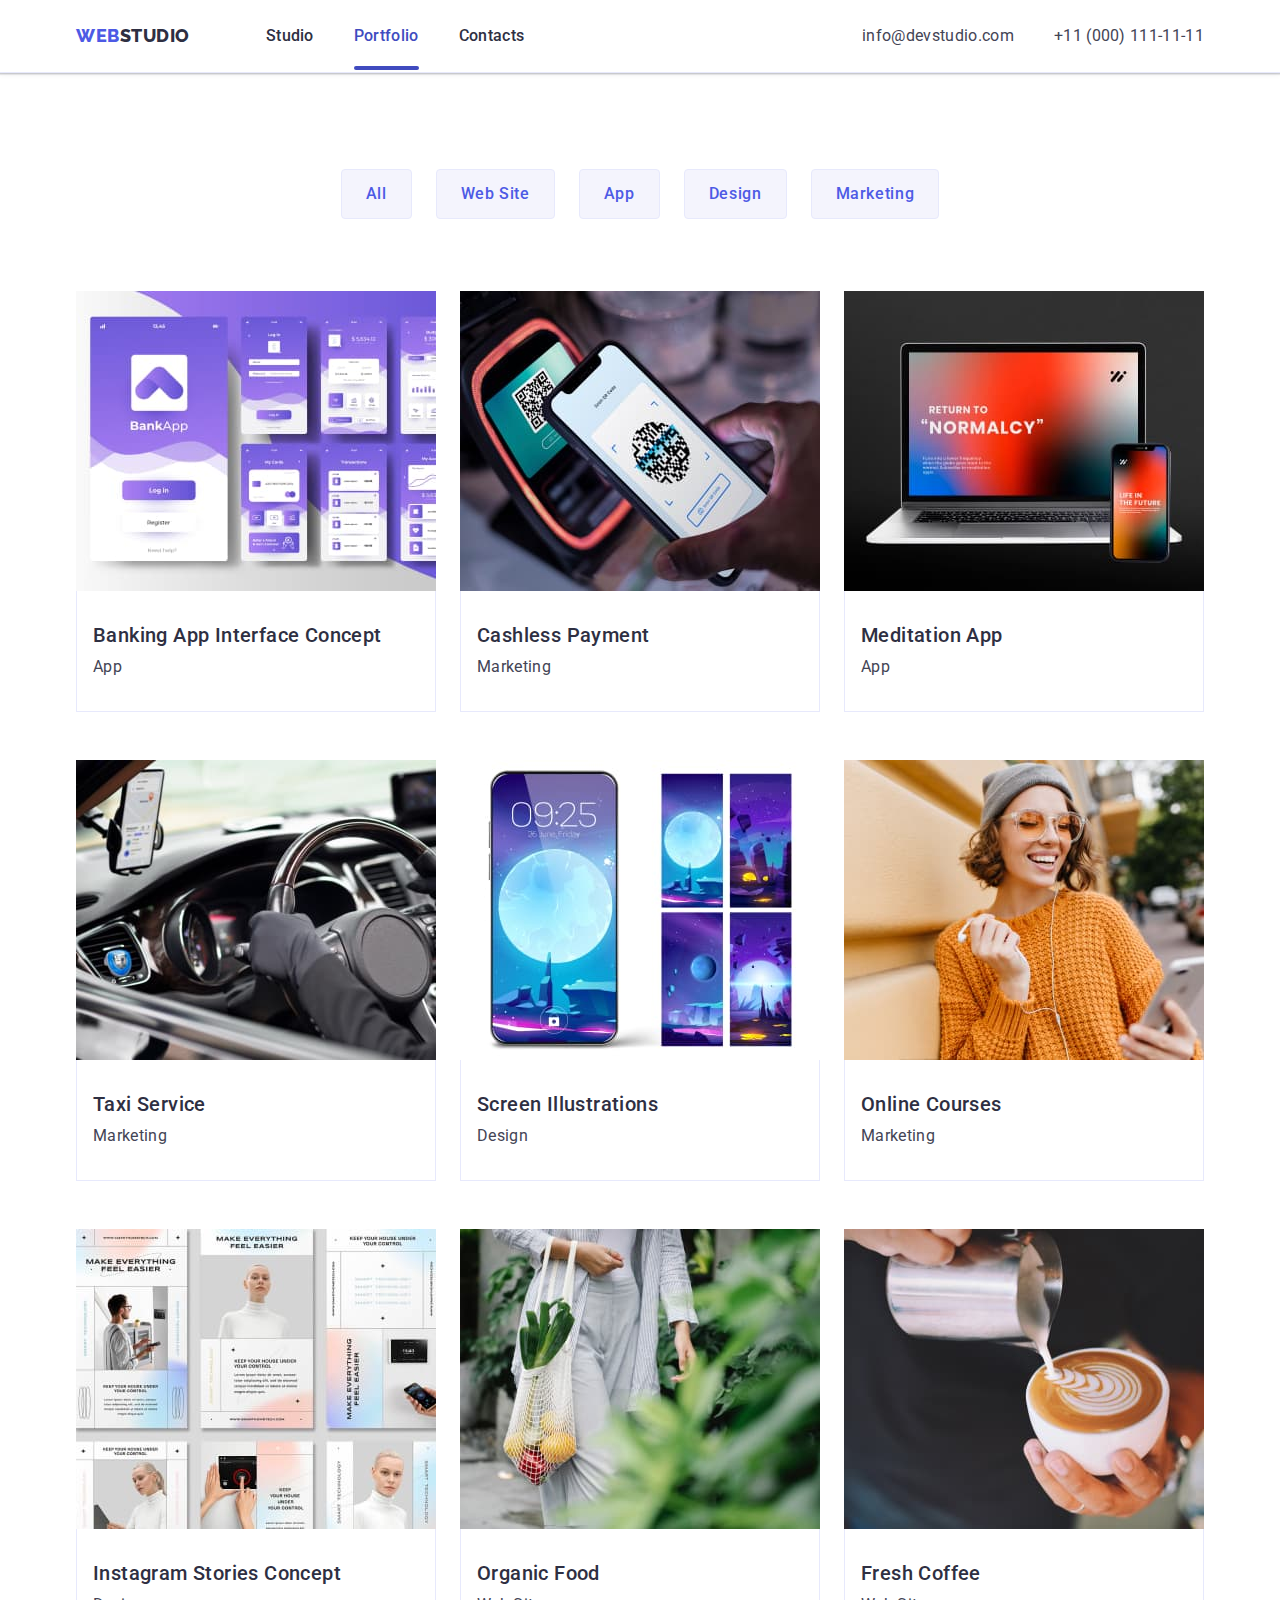
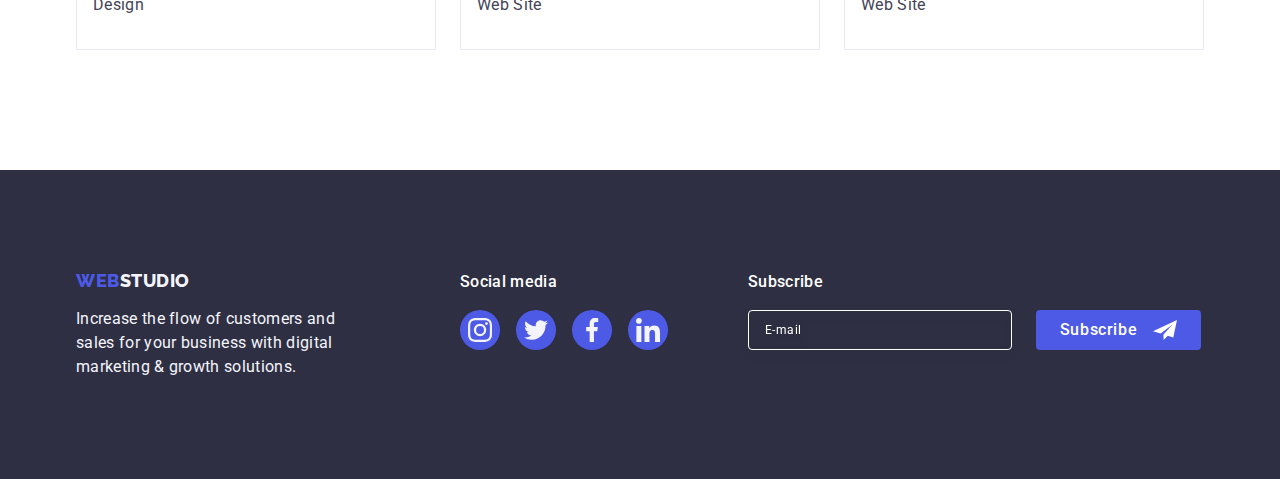
==== portfolio.html @ 3fa75836 "Initial commit" ====
<!DOCTYPE html>
<html lang="en">
  <head>
    <meta charset="UTF-8" />
    <meta http-equiv="X-UA-Compatible" content="IE=edge" />
    <meta name="viewport" content="width=device-width, initial-scale=1.0" />
    <title>Portfolio</title>
    <link rel="preconnect" href="https://fonts.googleapis.com" />
    <link rel="preconnect" href="https://fonts.gstatic.com" crossorigin />
    <link
      href="https://fonts.googleapis.com/css2?family=Raleway:wght@800&family=Roboto:wght@400;500;700;900&display=swap"
      rel="stylesheet"
    />
    <link
      rel="stylesheet"
      href="https://cdn.jsdelivr.net/npm/modern-normalize@2.0.0/modern-normalize.min.css"
    />
    <link rel="stylesheet" href="./css/styles.css" />
  </head>
  <body>
    <!-- HEADER -->
    <header class="header">
      <div class="header-container container">
        <nav class="header-menu">
          <a class="header-logo logo link" href="./index.html"
            >web<span class="logo-dark">Studio</span></a
          >
          <ul class="menu-list list">
            <li class="menu-item">
              <a class="menu-link link" href="./index.html">Studio</a>
            </li>
            <li class="menu-item">
              <a class="menu-link underline link" href="./portfolio.html"
                >Portfolio</a
              >
            </li>
            <li class="menu-item">
              <a class="menu-link link" href="">Contacts</a>
            </li>
          </ul>
        </nav>

        <address class="contacts-menu">
          <ul class="contacts-list list">
            <li class="contacts-item">
              <a class="contacts-link link" href="mailto:info@devstudio.com"
                >info@devstudio.com</a
              >
            </li>
            <li class="contacts-item">
              <a class="contacts-link link" href="tel:+110001111111"
                >+11 (000) 111-11-11</a
              >
            </li>
          </ul>
        </address>
      </div>
    </header>
    <!-- MAIN -->
    <main class="main-container">
      <!-- ======= GALLERY -->
      <section class="portfolio">
        <div class="container">
          <h1 class="portfolio-title visually-hidden">Portfolio WebStudio</h1>
          <!-- filter MENU -->

          <ul class="filter-list list">
            <li class="filter-item">
              <button class="filter-btn" type="button">All</button>
            </li>
            <li class="filter-item">
              <button class="filter-btn" type="button">Web Site</button>
            </li>
            <li class="filter-item">
              <button class="filter-btn" type="button">App</button>
            </li>
            <li class="filter-item">
              <button class="filter-btn" type="button">Design</button>
            </li>
            <li class="filter-item">
              <button class="filter-btn" type="button">Marketing</button>
            </li>
          </ul>

          <ul class="gallery-list list">
            <li class="gallery-item">
              <a class="gallery-link link" href="">
                <div class="gallery-overlay">
                  <img
                    class="gallery-image"
                    src="./images/portfolio-gallery/img1.jpg"
                    alt="Banking App Interfaces"
                    width="360"
                    height="300"
                  />
                  <p class="gallery-overlay-text text text-light">
                    14 Stylish and User-Friendly App Design Concepts · Task
                    Manager App · Calorie Tracker App · Exotic Fruit Ecommerce
                    App · Cloud Storage App
                  </p>
                </div>
                <div class="gallery-card">
                  <h2 class="gallery-project-title title-second">
                    Banking App Interface Concept
                  </h2>
                  <p class="gallery-project-text text">App</p>
                </div>
              </a>
            </li>
            <li class="gallery-item">
              <a class="gallery-link link" href="">
                <div class="gallery-overlay">
                  <img
                    class="gallery-image"
                    src="./images/portfolio-gallery/img2.jpg"
                    alt="Banking App Interfaces"
                    width="360"
                    height="300"
                  />
                  <p class="gallery-overlay-text text text-light">
                    14 Stylish and User-Friendly App Design Concepts · Task
                    Manager App · Calorie Tracker App · Exotic Fruit Ecommerce
                    App · Cloud Storage App
                  </p>
                </div>
                <div class="gallery-card">
                  <h2 class="gallery-project-title title-second">
                    Cashless Payment
                  </h2>
                  <p class="gallery-project-text text">Marketing</p>
                </div></a
              >
            </li>
            <li class="gallery-item">
              <a class="gallery-link link" href="">
                <div class="gallery-overlay">
                  <img
                    class="gallery-image"
                    src="./images/portfolio-gallery/img3.jpg"
                    alt="Banking App Interfaces"
                    width="360"
                    height="300"
                  />
                  <p class="gallery-overlay-text text text-light">
                    14 Stylish and User-Friendly App Design Concepts · Task
                    Manager App · Calorie Tracker App · Exotic Fruit Ecommerce
                    App · Cloud Storage App
                  </p>
                </div>
                <div class="gallery-card">
                  <h2 class="gallery-project-title title-second">
                    Meditation App
                  </h2>
                  <p class="gallery-project-text text">App</p>
                </div></a
              >
            </li>
            <li class="gallery-item">
              <a class="gallery-link link" href="">
                <div class="gallery-overlay">
                  <img
                    class="gallery-image"
                    src="./images/portfolio-gallery/img4.jpg"
                    alt="Banking App Interfaces"
                    width="360"
                    height="300"
                  />
                  <p class="gallery-overlay-text text text-light">
                    14 Stylish and User-Friendly App Design Concepts · Task
                    Manager App · Calorie Tracker App · Exotic Fruit Ecommerce
                    App · Cloud Storage App
                  </p>
                </div>
                <div class="gallery-card">
                  <h2 class="gallery-project-title title-second">
                    Taxi Service
                  </h2>
                  <p class="gallery-project-text text">Marketing</p>
                </div></a
              >
            </li>
            <li class="gallery-item">
              <a class="gallery-link link" href="">
                <div class="gallery-overlay">
                  <img
                    class="gallery-image"
                    src="./images/portfolio-gallery/img5.jpg"
                    alt="Banking App Interfaces"
                    width="360"
                    height="300"
                  />
                  <p class="gallery-overlay-text text text-light">
                    14 Stylish and User-Friendly App Design Concepts · Task
                    Manager App · Calorie Tracker App · Exotic Fruit Ecommerce
                    App · Cloud Storage App
                  </p>
                </div>
                <div class="gallery-card">
                  <h2 class="gallery-project-title title-second">
                    Screen Illustrations
                  </h2>
                  <p class="gallery-project-text text">Design</p>
                </div></a
              >
            </li>
            <li class="gallery-item">
              <a class="gallery-link link" href="">
                <div class="gallery-overlay">
                  <img
                    class="gallery-image"
                    src="./images/portfolio-gallery/img6.jpg"
                    alt="Banking App Interfaces"
                    width="360"
                    height="300"
                  />
                  <p class="gallery-overlay-text text text-light">
                    14 Stylish and User-Friendly App Design Concepts · Task
                    Manager App · Calorie Tracker App · Exotic Fruit Ecommerce
                    App · Cloud Storage App
                  </p>
                </div>
                <div class="gallery-card">
                  <h2 class="gallery-project-title title-second">
                    Online Courses
                  </h2>
                  <p class="gallery-project-text text">Marketing</p>
                </div></a
              >
            </li>
            <li class="gallery-item">
              <a class="gallery-link link" href="">
                <div class="gallery-overlay">
                  <img
                    class="gallery-image"
                    src="./images/portfolio-gallery/img7.jpg"
                    alt="Banking App Interfaces"
                    width="360"
                    height="300"
                  />
                  <p class="gallery-overlay-text text text-light">
                    14 Stylish and User-Friendly App Design Concepts · Task
                    Manager App · Calorie Tracker App · Exotic Fruit Ecommerce
                    App · Cloud Storage App
                  </p>
                </div>
                <div class="gallery-card">
                  <h2 class="gallery-project-title title-second">
                    Instagram Stories Concept
                  </h2>
                  <p class="gallery-project-text text">Design</p>
                </div></a
              >
            </li>
            <li class="gallery-item">
              <a class="gallery-link link" href="">
                <div class="gallery-overlay">
                  <img
                    class="gallery-image"
                    src="./images/portfolio-gallery/img8.jpg"
                    alt="Banking App Interfaces"
                    width="360"
                    height="300"
                  />
                  <p class="gallery-overlay-text text text-light">
                    14 Stylish and User-Friendly App Design Concepts · Task
                    Manager App · Calorie Tracker App · Exotic Fruit Ecommerce
                    App · Cloud Storage App
                  </p>
                </div>
                <div class="gallery-card">
                  <h2 class="gallery-project-title title-second">
                    Organic Food
                  </h2>
                  <p class="gallery-project-text text">Web Site</p>
                </div></a
              >
            </li>
            <li class="gallery-item">
              <a class="gallery-link link" href="">
                <div class="gallery-overlay">
                  <img
                    class="gallery-image"
                    src="./images/portfolio-gallery/img9.jpg"
                    alt="Banking App Interfaces"
                    width="360"
                    height="300"
                  />
                  <p class="gallery-overlay-text text text-light">
                    14 Stylish and User-Friendly App Design Concepts · Task
                    Manager App · Calorie Tracker App · Exotic Fruit Ecommerce
                    App · Cloud Storage App
                  </p>
                </div>
                <div class="gallery-card">
                  <h2 class="gallery-project-title title-second">
                    Fresh Coffee
                  </h2>
                  <p class="gallery-project-text text">Web Site</p>
                </div></a
              >
            </li>
          </ul>
        </div>
      </section>
    </main>

    <!-- FOOTER -->
    <footer class="footer">
      <div class="footer-container container">
        <div class="footer-logo-part">
          <a class="footer-logo logo link" href="./index.html"
            >web<span class="logo-light">Studio</span></a
          >
          <p class="footer-text text text-light">
            Increase the flow of customers and sales for your business with
            digital marketing & growth solutions.
          </p>
        </div>
        <div class="footer-media-part">
          <p class="footer-title text">Social media</p>
          <ul class="footer-icon-list list">
            <li class="footer-icon-item">
              <a class="footer-icon-link link" href="">
                <svg class="footer-icon" width="24" height="24">
                  <use href="./images/icons.svg#icon-instagram-1"></use>
                </svg>
              </a>
            </li>
            <li class="footer-icon-item">
              <a class="footer-icon-link link" href="">
                <svg class="footer-icon" width="24" height="24">
                  <use href="./images/icons.svg#icon-twitter-1"></use>
                </svg>
              </a>
            </li>
            <li class="footer-icon-item">
              <a class="footer-icon-link link" href="">
                <svg class="footer-icon" width="24" height="24">
                  <use href="./images/icons.svg#icon-facebook-1"></use>
                </svg>
              </a>
            </li>
            <li class="footer-icon-item">
              <a class="footer-icon-link link" href="">
                <svg class="footer-icon" width="24" height="24">
                  <use href="./images/icons.svg#icon-linkedin-1"></use>
                </svg>
              </a>
            </li>
          </ul>
        </div>
        <div class="footer-form-part">
          <p class="footer-title text">Subscribe</p>
          <form class="footer-form">
            <label class="footer-form-part-userdata">
              <input
                class="footer-form-part-input"
                type="email"
                name="user-email"
                required
                placeholder="E-mail"
              />
            </label>

            <button type="submit" class="footer-form-part-btn">
              Subscribe
              <svg class="footer-form-part-btn-icon" width="24" height="24">
                <use href="./images/icons.svg#icon-send">
                </use>
              </svg>
            </button>
          </form>
        </div>
      </div>
    </footer>
  </body>
</html>
---- css/styles.css ----
:root {
	--primary-brand-color: #4d5ae5;
	--pressed-state-color: #404bbf;
	--dark-color: #2e2f42;
	--success-color: #31d0aa;
	--text-color: #434455;
	--suble-text-color: #8e8f99;
	--accent-color: #e7e9fc;
	--light-color: #f4f4fd;
	--modal-overlay-color: rgba(46, 47, 66, 0.4);
	--hero-background-color: rgba(46, 47, 66, 0.7);
	--white-background-color: #ffffff;
	--modal-background-color: #fcfcfc;
}

body {
	font-family: "Roboto", sans-serif;
	background-color: var(--white-background-color);
	color: var(--text-color);
	
}
/* =========== COMPONENTS==== */
ul {
	margin-top: 0;
	margin-bottom: 0;
	padding: 0;
}
h1,
h2,
h3,
p{
	margin-top: 0;
	margin-bottom: 0;
}

img{
	display: block;
}


.list {
	list-style: none;
}
.link {
	text-decoration: none;
}
.container {
		width: 1158px;
	padding-right: 15px;
	padding-left: 15px;
	margin-right: auto;
	margin-left: auto;
}
.logo {
	font-family: "Raleway", sans-serif;
	font-weight: 800;
	font-size: 18px;
	line-height: 1.17;
	letter-spacing: 0.03em;
	text-transform: uppercase;
	color: var(--primary-brand-color);
	

}
.visually-hidden {
	position: absolute;
	width: 1px;
	height: 1px;
	margin: -1px;
	border: 0;
	padding: 0;
	
	white-space: nowrap;
	clip-path: inset(100%);
	clip: rect(0 0 0 0);
	overflow: hidden;
  }

/* =========== /COMPONENTS==== */

/* ============HEADER== */
.header{
	border-bottom: 1px solid var(--accent-color);
	box-shadow: 0px 2px 1px rgba(46, 47, 66, 0.08), 0px 1px 1px rgba(46, 47, 66, 0.16), 0px 1px 6px rgba(46, 47, 66, 0.08);
}
.header-container{
	display: flex;
	

}
.header-menu{
	display: flex;
	align-items: center;
	
}
.header-logo{
	margin-right: 76px;
}
.logo-dark {
	color: var(--dark-color);
}
.menu-list{
	display: flex;
	
}

.menu-list li{
	margin-right: 40px;
}
.menu-list li:last-child{
	margin-right: 0;
}

.menu-link {
	position: relative;
	font-weight: 500;
	font-size: 16px;
	line-height: 1.5;
	letter-spacing: 0.02em;
	color: var(--dark-color);
	padding-top: 24px;
	padding-bottom: 24px;
	
	transition: color 250ms cubic-bezier(0.4, 0, 0.2, 1);
}

.menu-link:hover,
.menu-link:focus {
	color: var(--pressed-state-color);
}
.underline{
	color: var(--pressed-state-color);
}
.underline::after{
	content:'';
	display: block;
	position: absolute;
	left: 0;
	bottom: -1px; 

	width: 100%;
	height: 4px;
	background-color:var(--pressed-state-color);
border-radius: 2px;
}

.contacts-menu {
	font-style: normal;
	margin-left: auto;
	align-items: center;
		
}
.contacts-list{
	display: flex;
	padding-top: 24px;
	padding-bottom: 24px;
	gap: 40px
	
	
}
/* 
.contacts-list .contacts-item+.contacts-item{
	margin-left: 40px;
} */
.contacts-link {
	font-size: 16px;
	line-height: 1.5;
	letter-spacing: 0.02em;
	color: var(--text-color);
	transition: color 250ms cubic-bezier(0.4, 0, 0.2, 1);
}

.contacts-link:hover,
.contacts-link:focus {
	color: var(--pressed-state-color);
}

/* ========MAIN=============== */

.hero-body {

	/* display: flex;
  flex-direction: column;
  justify-content: center; */

 max-width: 1440px;
 margin: auto;
  text-align: center;
  min-height: 600px;
  padding-top: 188px;
  padding-bottom: 188px;
  background-image: linear-gradient( var(--hero-background-color), var(--hero-background-color)), url(../images/hero/people-office1.jpg);
  background-color: var(--hero-background-color);
  background-size: cover;
  background-repeat: no-repeat; 
  background-position: center;
}

	

 .hero-container{
	
	margin-left: auto;
	margin-right: auto;
} 
.hero-title {
	margin-bottom: 48px;
	font-weight: 700;
	font-size: 56px;
	line-height: 1.07;
	letter-spacing: 0.02em;
	color: var(--white-background-color);
	max-width: 496px;
	margin-left: auto;
	margin-right: auto;
}
	
.hero-button {
	min-width: 169px;
	font-family: inherit;
	font-weight: 500;
	font-size: 16px;
	line-height: 1.5;
	letter-spacing: 0.04em;
	color: var(--white-background-color);
	background-color: var(--primary-brand-color);
	cursor: pointer;
	display: block;
	padding: 16px 32px;
	box-shadow: 0px 4px 4px rgba(0, 0, 0, 0.15);
	border-radius: 4px;
	border: none;
	margin: 0 auto;
	transition: background-color 250ms cubic-bezier(0.4, 0, 0.2, 1);
}
.hero-button:hover,
.hero-button:focus {
	background-color: var(--pressed-state-color);
}


.properties-body{
	padding: 120px 0;
}
.properties-list{
	display: flex;
	gap: 24px;
	
}
.properties-item{
width: calc((100% - 3 * 24px) / 4)
}
.properties-icons{
	width: 264px;
height: 112px;
background:var(--light-color);
border-radius: 4px;
display: flex;
  justify-content: center;
  align-items: center;
  margin-bottom: 8px;
}

.properties-name{
	margin-bottom: 8px;
}

/* .properties-list .properties-item+.properties-item{
	margin-left: 24px;
} */
.title-second {
	font-weight: 700;
	font-size: 36px;
	line-height: 1.11;
	letter-spacing: 0.02em;
	color: var(--dark-color);
	text-align: center;
	text-transform: capitalize;
	
}
.title-third {
	font-weight: 500;
	font-size: 20px;
	line-height: 1.2;
	letter-spacing: 0.02em;
	color: var(--dark-color);
}
.text {
	font-size: 16px;
	line-height: 1.5;
	letter-spacing: 0.02em;
}
.activities-body{
	padding-bottom: 120px;
	
}
.activities-title{
	margin-bottom: 72px;
}
.activities-list{
	display: flex;
	gap: 24px; 

}
/* .activities-list .activities-item+.activities-item{
	margin-left: 24px;
} */


.team-body {
	background-color: var(--light-color);
	padding-bottom: 120px;
	padding-top: 120px;
	
}
.team-title{
margin-bottom: 72px;
}
.team-list{
	display: flex;
	gap: 24px; 
	
}

/* 
.team-list .team-item+.team-item{
	margin-left: 24px;
} */
.team-item {
	background-color: var(--white-background-color);
		border-radius: 0px 0px 4px 4px; 
		box-shadow: 0px 1px 6px rgba(46, 47, 66, 0.08), 0px 1px 1px rgba(46, 47, 66, 0.16), 0px 2px 1px rgba(46, 47, 66, 0.08);
}
.team-card{
	padding: 32px 16px;
	text-align: center;
}

.team-name{
	margin-bottom: 8px;
	
}
.team-text{
	margin-bottom: 8px;	
}
.team-icon-list{
	display: flex;
	justify-content: center;
	/* justify-content:space-around ; */
	gap: 24px;
}
.team-icon-link {
	display: flex;
	justify-content: center;
	align-items: center;
	width: 40px;
	height: 40px;
	border-radius: 50%;
	background-color: var(--primary-brand-color);
	transition: background-color 250ms cubic-bezier(0.4, 0, 0.2, 1);
}
.team-icon-link:hover,
.team-icon-link:focus{
	background-color: var(--pressed-state-color);
}
.team-icon{
	fill: var(--light-color);
}
.customers-body{
	padding-top: 120px;
	padding-bottom: 120px;
}
.customers-title{
	margin-bottom: 72px;
}
.customers-list{
	display: flex;
	gap: 24px;
}
.customers-link{
	display: flex;
	justify-content: center;
	align-items: center;
	width: 168px;
height: 88px;
border: 1px solid var(--suble-text-color);
border-radius: 4px;
color: var(--suble-text-color);
transition: border-color 250ms cubic-bezier(0.4, 0, 0.2, 1), color 250ms cubic-bezier(0.4, 0, 0.2, 1);
}
.customers-link:hover,
.customers-link:focus{
	border: 1px solid var(--pressed-state-color);
	/* fill: var(--pressed-state-color); */
	color: var(--pressed-state-color);
}
.customers-icon{
	fill: currentColor; 
}



/* ======FOOTER======== */
.footer {
	background-color: var(--dark-color);
	/* display: flex; */
	padding-top: 100px;
	padding-bottom: 100px
	
}
.footer-container{
	display: flex;
	align-items: baseline;
}
.footer-logo-part{

	margin-right: 120px;
}

.footer-logo{
	display: inline-block;
	margin-bottom: 16px;
}


.logo-light {
	color: var(--light-color);
}

.footer-media-part{
	margin-right: 80px;
}
.footer-text{
	width: 264px;
	
}
.text-light {
	color: var(--light-color);
}

.footer-title{
	margin-bottom: 16px;
	font-weight: 500;
	color: var(--white-background-color);

}
.footer-icon-list{
	display: flex;
	gap: 16px;
}
.footer-icon-link{
	display:flex;
	justify-content:center;
	align-items: center;
	width: 40px;
    height: 40px;
    border-radius: 50%;
    background-color: var(--primary-brand-color);
    fill: var(--light-color);
	transition: background-color 250ms cubic-bezier(0.4, 0, 0.2, 1);
}
.footer-icon-link:hover,
.footer-icon-link:focus{
	background-color: var(--success-color);
	
}
.footer-form-part {
}
.footer-title {
}
.footer-form{
	display: flex;
	gap: 24px;
}
.footer-form-part-userdata {
	
}
.footer-form-part-input {
	width: 264px;
	height: 40px;
	font-size: 12px;
	line-height: 1.5;
	letter-spacing: 0.04em;
	border: 1px solid var(--white-background-color);
	filter: drop-shadow(0px 4px 4px rgba(0, 0, 0, 0.15));
	border-radius: 4px;
	background-color:transparent;
	padding-left: 16px;
	color: var(--white-background-color);

}
.footer-form-part-input::placeholder{
	font-weight: 400;
font-size: 12px;
line-height: 2.0;
letter-spacing: 0.04em;

color: var(--white-background-color)
}
.footer-form-part-btn {
	display: flex;
	justify-content: center;
	align-items: center;

	min-width: 165px;
	min-height: 40px;
	font-family: inherit;
	font-weight: 500;
	font-size: 16px;
	line-height: 1.5;
	letter-spacing: 0.04em;
	color: var(--white-background-color);
	background-color: var(--primary-brand-color);
	cursor: pointer;
	padding: 0;
	border-radius: 4px;
	border: none;
text-align: center;
	margin: 0 auto;
	transition: background-color 250ms cubic-bezier(0.4, 0, 0.2, 1);
}
.footer-form-part-btn:hover,
.footer-form-part-btn:focus {
	background-color: var(--pressed-state-color);
}

.footer-form-part-btn-icon {
	margin-left: 16px;
	fill: var(--white-background-color);
}

/* =======MODAL WINDOW======= */

.backdrop{
	position: fixed;
	top: 0;
	left: 0;
	z-index: 100;
	width: 100%;
	height: 100%;
	background: var(--modal-overlay-color);
	transition: opacity	250ms cubic-bezier(0.4, 0, 0.2, 1), visibility 250ms cubic-bezier(0.4, 0, 0.2, 1);
}

.backdrop.is-hidden{
	opacity: 0;
	visibility: hidden;
	pointer-events: none;
	}

.backdrop-modal{
	position: absolute;
	top: 50%;
	left: 50%;
	transform: translate(-50%, -50%);

	width: 408px;
	background: var(--modal-background-color);
	min-height: 584px;
	border-radius: 4px;
	box-shadow: 0px 1px 1px rgba(0, 0, 0, 0.14), 0px 1px 3px rgba(0, 0, 0, 0.12), 0px 2px 1px rgba(0, 0, 0, 0.2);
	transition: transform 250ms cubic-bezier(0.4, 0, 0.2, 1); 
	padding-top: 72px;
	padding-left: 24px;
	padding-right: 24px;
	padding-bottom: 24px;
}

.backdrop-modal-btn{
	position: absolute;
	top: 24px;
	right: 24px;
	display:flex;
	justify-content:center;
	align-items: center;
	cursor: pointer;

	background-color: var(--accent-color);
	color: var(--dark-color);

	border: 1px solid rgba(0, 0, 0, 0.1);
	border-radius: 50%;
	width: 24px;
	height: 24px;
	padding: 0;
	
	transition: background-color 250ms cubic-bezier(0.4, 0, 0.2, 1), border 250ms cubic-bezier(0.4, 0, 0.2, 1); 
}
.backdrop-modal-btn:hover,
.backdrop-modal-btn:focus{
	
	background-color: var(--pressed-state-color);
	color: var(--white-background-color);
	/* border-radius: 4px; */
	border: none; 
}

.backdrop-modal-btn-icon{
	fill: currentColor; 
	transition: fill 250ms cubic-bezier(0.4, 0, 0.2, 1);
}

.backdrop-modal-text {
	margin-bottom: 16px;

	font-weight: 500;
font-size: 16px;
line-height: 1.5;
text-align: center;
letter-spacing: 0.02em;
color: var(--dark-color);

}
.backdrop-modal-form {
	display: flex;
	flex-direction: column;
}
.backdrop-modal-form-wrapper{
	margin-bottom: 8px;
}
.backdrop-modal-form-userdata{
	display: block;

	font-weight: 400;
font-size: 12px;
line-height: 1.17;
letter-spacing: 0.04em;
color: var(--suble-text-color);
margin-bottom: 4px;
}
.backdrop-modal-form-input-desc {
	
}
.backdrop-modal-form-input-wrapper{
	display: block;
	position: relative;
}
.backdrop-modal-form-input {
	width: 100%;
	height: 40px;
	border: 1px solid var(--modal-overlay-color);
	border-radius: 4px;
	background-color: transparent;
	outline: transparent;
	padding-left: 38px;
	transition: border-color 250ms cubic-bezier(0.4, 0, 0.2, 1);
}
.backdrop-modal-form-input:focus{
	border-color: var(--primary-brand-color);
	outline: none;
}
.backdrop-modal-form-input-icon{
	position: absolute;
	top: 50%;
	left: 16px;
	transform: translate(0, -50%);
	transition: fill 250ms cubic-bezier(0.4, 0, 0.2, 1);
}
.backdrop-modal-form-input:focus + .backdrop-modal-form-input-icon{
	fill: var(--primary-brand-color);
}
.textarea{
	margin-bottom: 16px;
}
.backdrop-modal-form-textarea {
	width: 100%;
	height: 120px;
	font-weight: 400;
	font-size: 12px;
	line-height: 1.17;
	letter-spacing: 0.04em;
	color: var(--modal-overlay-color);
	background-color: transparent;
	padding: 8px 16px;
	border: 1px solid var(--modal-overlay-color);
	border-radius: 4px;
	outline: transparent;
	resize: none;
	transition: border-color 250ms cubic-bezier(0.4, 0, 0.2, 1);	
}

.backdrop-modal-form-textarea:focus{
	border-color: var(--primary-brand-color);
	outline: none;
}
.checkbox{
	margin-bottom: 24px;
}
.backdrop-modal-form-checkbox-input:checked + .backdrop-modal-form-checkbox > .backdrop-modal-form-check {
	
	border: none; 
	background-color: var(--pressed-state-color);
	fill: var(--light-color);

}
.backdrop-modal-form-checkbox-input:focus + .backdrop-modal-form-checkbox > .backdrop-modal-form-check{
	outline: 1px solid var(--primary-brand-color);
}
.backdrop-modal-form-checkbox {
	
	font-weight: 400;
	font-size: 12px;
	line-height: 1.17;
	letter-spacing: 0.04em;
	color: var(--suble-text-color);

}
.backdrop-modal-form-check{
	
	display:inline-flex;
	align-items: center;
	justify-content: center; 

	width: 16px;
	height: 16px;
	fill: transparent;
	border: 1px solid var(--modal-overlay-color);
	border-radius: 2px;
	cursor: pointer;
	margin-right: 8px;
	transition: background-color 250ms cubic-bezier(0.4, 0, 0.2, 1), border 250ms cubic-bezier(0.4, 0, 0.2, 1), fill 250ms cubic-bezier(0.4, 0, 0.2, 1);
	
} 
.backdrop-modal-form-link {
	color: var(--primary-brand-color);

}
.backdrop-modal-form-btn {
	display: block;

	min-width: 169px;
	height: 56px;
	font-family: inherit;
	font-weight: 500;
	font-size: 16px;
	line-height: 1.5;
	letter-spacing: 0.04em;
	color: var(--white-background-color);
	background-color: var(--primary-brand-color);
	cursor: pointer;
	
	padding: 16px 32px;
	box-shadow: 0px 4px 4px rgba(0, 0, 0, 0.15);
	border-radius: 4px;
	border: none;
	margin: 0 auto;
	transition: background-color 250ms cubic-bezier(0.4, 0, 0.2, 1);
}
.backdrop-modal-form-btn:hover,
.backdrop-modal-form-btn:focus {
	background-color: var(--pressed-state-color);
}

/* ===PORTFOLIO HTML===== */
.portfolio{
	padding-top: 96px;
	padding-bottom: 120px;
}
.filter-list{
	display: flex;
	justify-content: center;
	margin-bottom: 72px;
	gap: 24px
	
}
/* .filter-list .filter-item+.filter-item{
	margin-left: 24px;
} */
.filter-btn {
	font-family: inherit;
	font-weight: 500;
	font-size: 16px;
	line-height: 1.5;
	letter-spacing: 0.04em;

	color: var(--primary-brand-color);
	background-color: var(--light-color);
	border: 1px solid var(--accent-color);
	border-radius: 4px;
	padding: 12px 24px;
	
	transition: color 250ms cubic-bezier(0.4, 0, 0.2, 1), background-color 250ms cubic-bezier(0.4, 0, 0.2, 1), border-color 250ms cubic-bezier(0.4, 0, 0.2, 1), box-shadow 250ms cubic-bezier(0.4, 0, 0.2, 1);
}

.filter-btn:hover,
.filter-btn:focus {
	color: var(--white-background-color);
	cursor: pointer;
	background-color: var(--pressed-state-color);
	border: 1px solid transparent;
	box-shadow: 0px 3px 1px rgba(0, 0, 0, 0.1), 0px 2px 1px rgba(0, 0, 0, 0.08), 0px 2px 2px rgba(0, 0, 0, 0.12);
}

.gallery-list{
	
	display: flex;
	flex-wrap: wrap;
	column-gap: 24px;
	row-gap: 48px; 
}
.gallery-item{
	width: calc((100% - 48px) / 3);
	
}

.gallery-link{
	display: block;
	transition: box-shadow 250ms cubic-bezier(0.4, 0, 0.2, 1);
	
}
.gallery-link:hover,
.gallery-link:focus{
box-shadow: 0px 1px 6px rgba(46, 47, 66, 0.08), 0px 1px 1px rgba(46, 47, 66, 0.16), 0px 2px 1px rgba(46, 47, 66, 0.08);
}
.gallery-link:hover .gallery-overlay-text,
.gallery-link:focus .gallery-overlay-text{
	transform: translate(0, 0);
}
.gallery-overlay{
	position: relative;
	overflow: hidden;
}
.gallery-overlay-text{
	
position:absolute;
top: 0;
left: 0;

width: 100%;
height: 100%;
	background-color: var(--primary-brand-color);
mix-blend-mode: normal;

padding: 40px 32px; 
overflow:auto;
transform: translate(0, 100%);
transition: transform 250ms cubic-bezier(0.4, 0, 0.2, 1);

}

.gallery-card{
	border: 1px solid var(--accent-color);
	border-top: none; 
	padding: 32px 16px;
}
.gallery-project-title {
	font-weight: 500;
	font-size: 20px;
	line-height: 1.2;
	margin-bottom: 8px;
	text-align:left;
}

.gallery-project-text {
	color: var(--text-color);
	
}
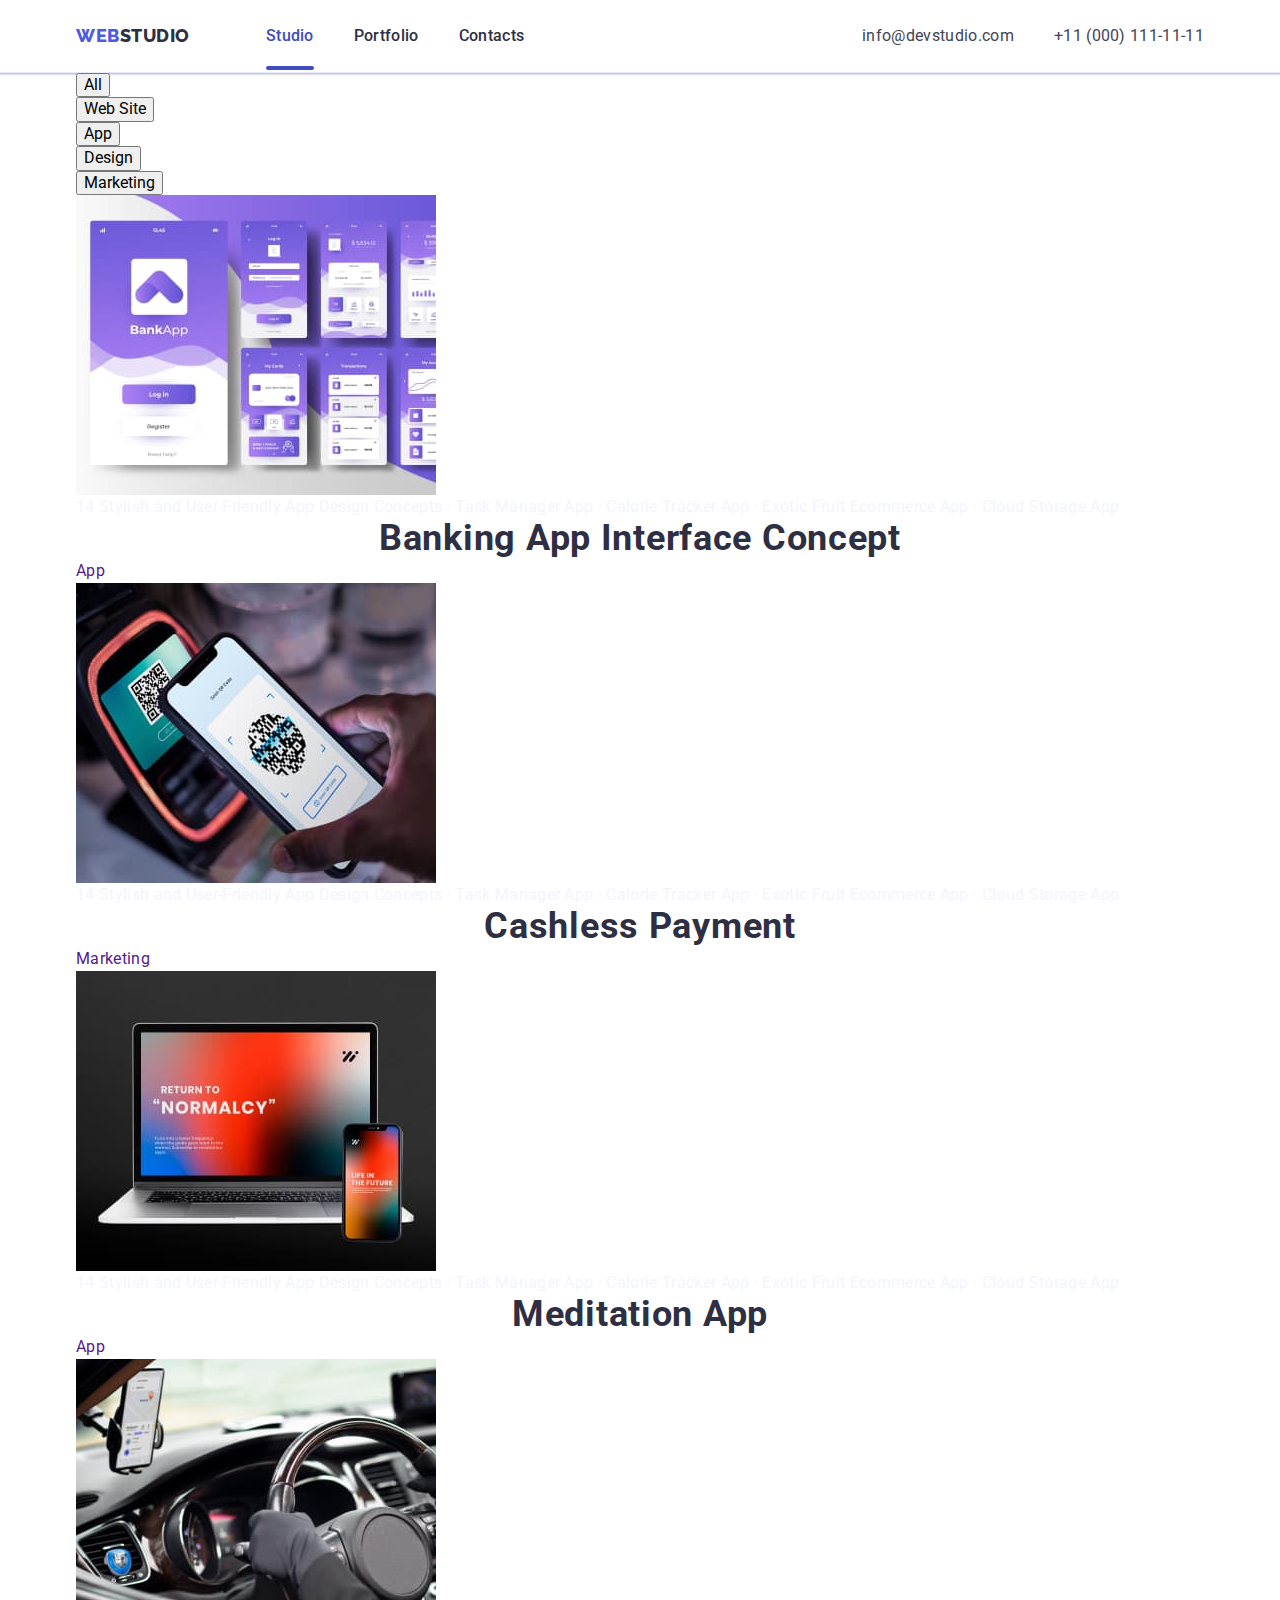
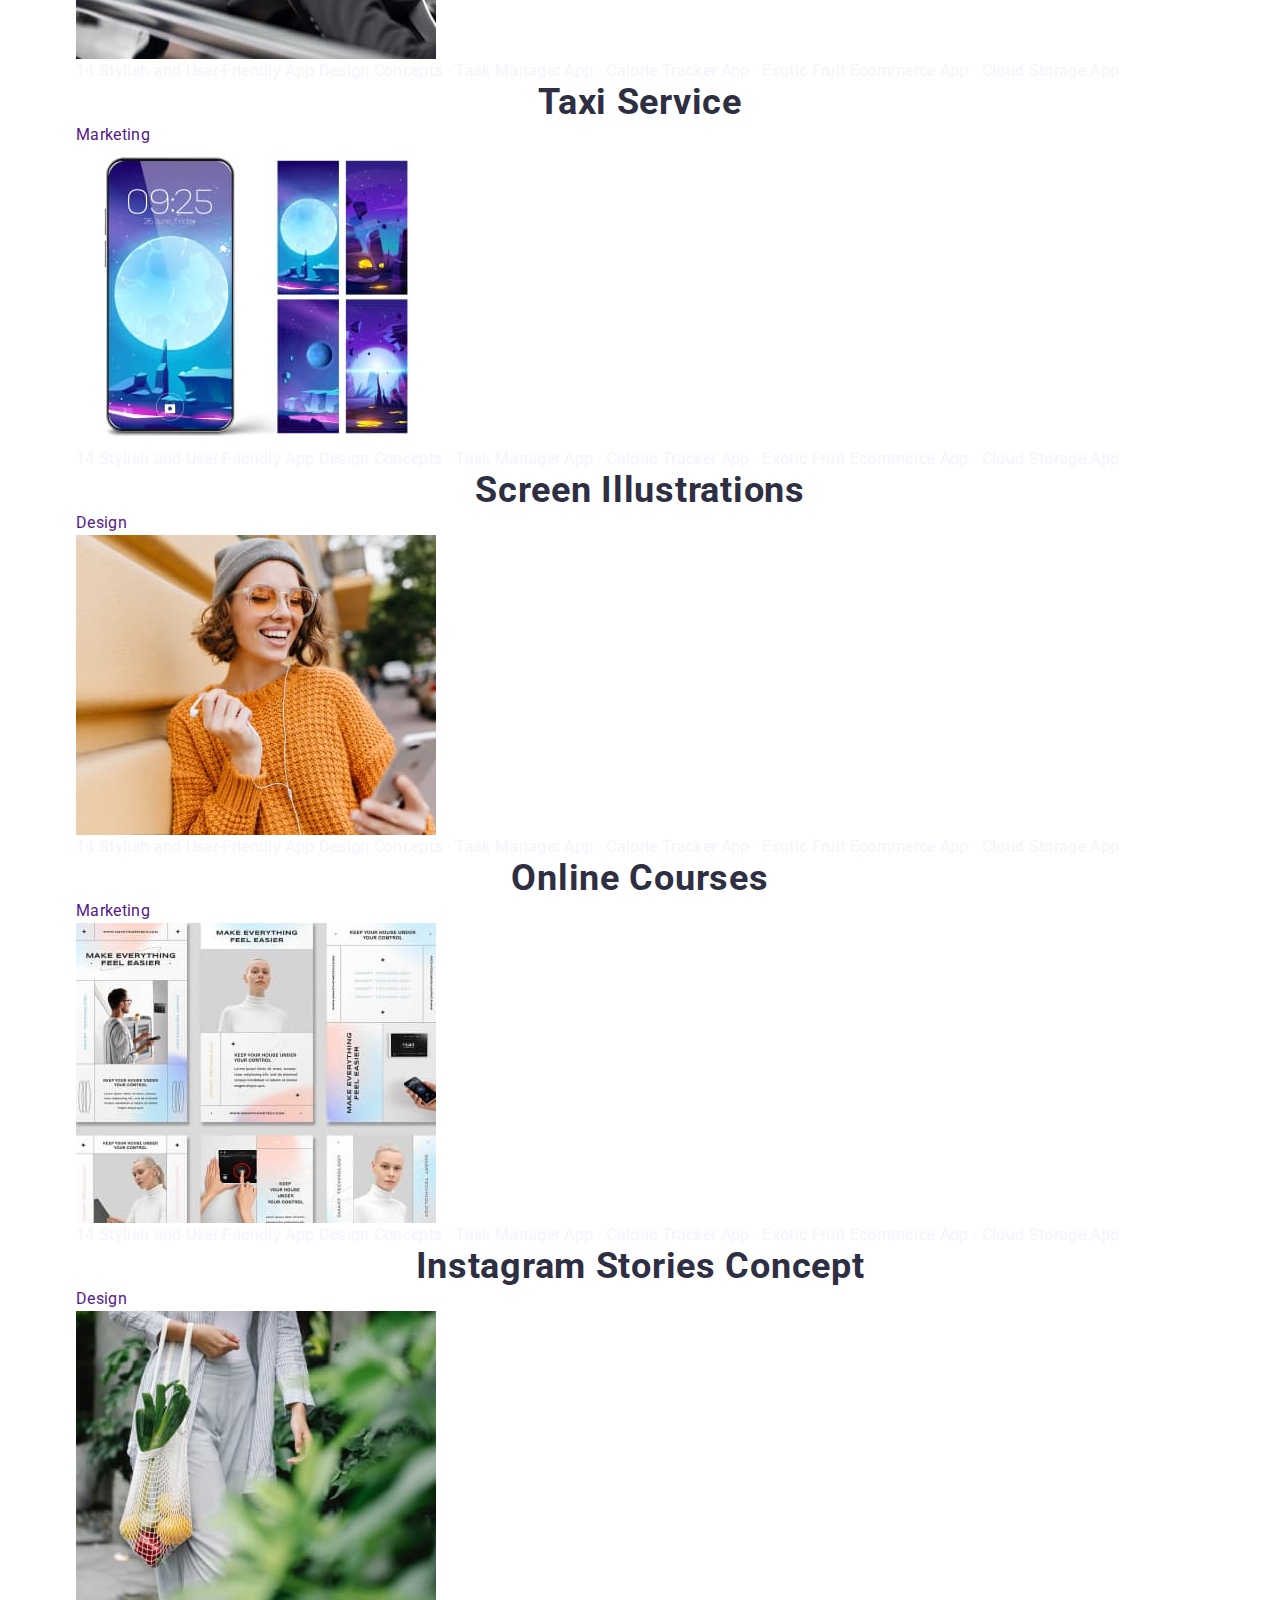
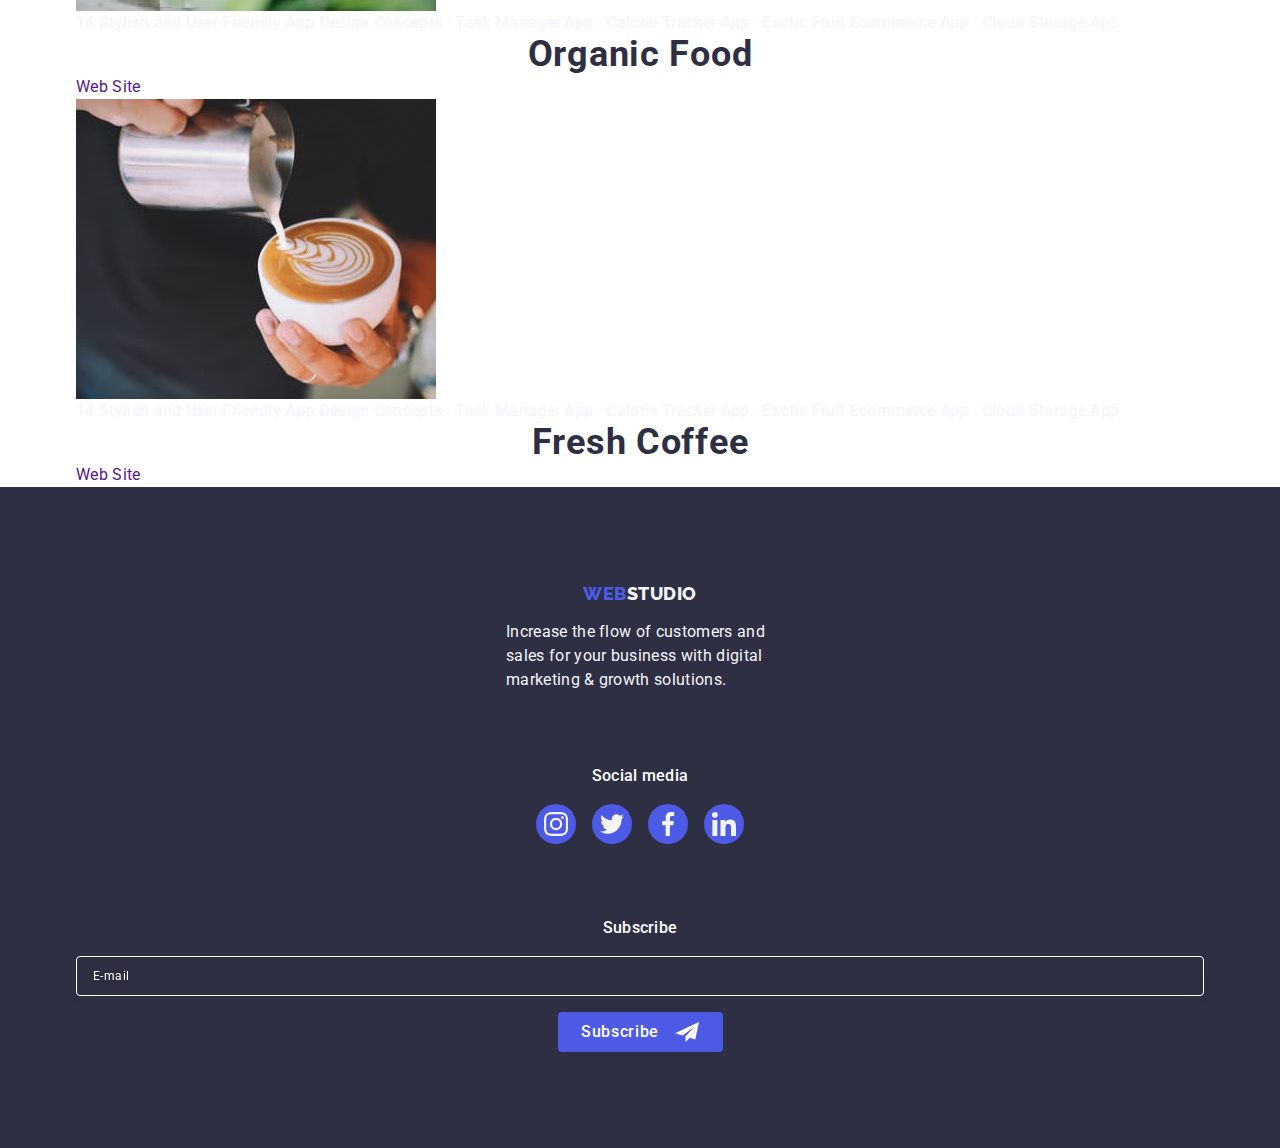
==== commit 20b4bb45: "v6" ====
--- a/portfolio.html
+++ b/portfolio.html
@@ -18,7 +18,8 @@
     <link rel="stylesheet" href="./css/styles.css" />
   </head>
   <body>
-    <!-- HEADER -->
+    <!-- ============HEADER==  -->
+    <!-- ===================== -->
     <header class="header">
       <div class="header-container container">
         <nav class="header-menu">
@@ -27,19 +28,30 @@
           >
           <ul class="menu-list list">
             <li class="menu-item">
-              <a class="menu-link link" href="./index.html">Studio</a>
+              <a class="menu-link underline link" href="./index.html">Studio</a>
             </li>
             <li class="menu-item">
-              <a class="menu-link underline link" href="./portfolio.html"
-                >Portfolio</a
-              >
+              <a class="menu-link link" href="./portfolio.html">Portfolio</a>
             </li>
             <li class="menu-item">
               <a class="menu-link link" href="">Contacts</a>
             </li>
           </ul>
         </nav>
-
+        <!--  ======BURGER BUTTON+========= -->
+        <button
+          type="button"
+          class="header-mobile-menu-btn js-open-menu"
+          aria-expanded="false"
+          aria-controls="mobile-menu"
+        >
+          <svg class="header-mobile-menu-icon" width="32" height="22">
+            <use href="./images/icons.svg#icon-burger-1"></use>
+          </svg>
+        </button>
+        <!--  ======/// BURGER BUTTON+========= -->
+
+        <!-- header ADDRESS -->
         <address class="contacts-menu">
           <ul class="contacts-list list">
             <li class="contacts-item">
@@ -54,6 +66,96 @@
             </li>
           </ul>
         </address>
+
+        <!-- ========= header mobile MODAL  ============ -->
+  
+        <div class="header-mobile-modal js-menu-container" id="mobile-menu">
+          <div class="header-mobile-modal-container">
+            <button
+              type="button"
+              class="header-mobile-modal-btn-close js-close-menu"
+            >
+              <svg class="header-mobile-modal-btn-icon" width="8" height="8">
+                <use href="./images/icons.svg#icon-close-modal"></use>
+              </svg>
+            </button>
+            <div class="header-mobile-modal-wripper">
+              <ul class="header-mobile-modal-menu-list list">
+              <li class="mobile-modal-menu-item">
+                <a
+                  class="mobile-modal-menu-link underline link"
+                  href="./index.html"
+                  >Studio</a
+                >
+              </li>
+              <li class="mobile-modal-menu-item">
+                <a class="mobile-modal-menu-link link" href="./portfolio.html"
+                  >Portfolio</a
+                >
+              </li>
+              <li class="mobile-modal-menu-item">
+                <a class="mobile-modal-menu-link link" href="">Contacts</a>
+              </li>
+              </ul>
+              <div class="header-mobile-modal-wripper-bottom">
+                <!-- ===== header ADDRESS modal===== -->
+                <address class="header-mobile-modal-contacts-menu">
+                  <ul class="header-mobile-modal-contacts-list list">
+                <li class="header-mobile-modal-contacts-item">
+                  <a
+                    class="header-mobile-modal-contacts-link link"
+                    href="tel:+110001111111"
+                    >+11 (000) 111-11-11</a
+                  >
+                </li>
+                <li class="header-mobile-modal-contacts-item">
+                  <a
+                    class="header-mobile-modal-contacts-link link"
+                    href="mailto:info@devstudio.com"
+                    >info@devstudio.com</a
+                  >
+                </li>
+                  </ul>
+                </address>
+                <!-- =====///  header ADDRESS modal===== -->
+
+                <!--  ==== header modal SOCIAL===== -->
+                <ul class="header-mobile-modal-icon-list list">
+                    <li class="header-mobile-modal-icon-item">
+                      <a class="header-mobile-modal-icon-link link" href="">
+                        <svg class="header-mobile-modal-icon" width="24" height="24">
+                          <use href="./images/icons.svg#icon-instagram-1"></use>
+                        </svg>
+                      </a>
+                    </li>
+                    <li class="header-mobile-modal-icon-item">
+                      <a class="header-mobile-modal-icon-link link" href="">
+                        <svg class="header-mobile-modal-icon" width="24" height="24">
+                          <use href="./images/icons.svg#icon-twitter-1"></use>
+                        </svg>
+                      </a>
+                    </li>
+                    <li class="header-mobile-modal-icon-item">
+                      <a class="header-mobile-modal-icon-link link" href="">
+                        <svg class="header-mobile-modal-icon" width="24" height="24">
+                          <use href="./images/icons.svg#icon-facebook-1"></use>
+                        </svg>
+                      </a>
+                    </li>
+                    <li class="header-mobile-modal-icon-item">
+                      <a class="header-mobile-modal-icon-link link" href="">
+                        <svg class="header-mobile-modal-icon" width="24" height="24">
+                          <use href="./images/icons.svg#icon-linkedin-1"></use>
+                        </svg>
+                      </a>
+                    </li>
+                </ul>
+                      <!--  ==== /// header modal SOCIAL===== -->
+              </div>
+          </div>
+          </div>
+        </div>
+        <!-- ========= /// header mobile MODAL  ============ -->
       </div>
     </header>
     <!-- MAIN -->
--- a/css/styles.css
+++ b/css/styles.css
@@ -44,13 +44,7 @@
 .link {
 	text-decoration: none;
 }
-.container {
-		width: 1158px;
-	padding-right: 15px;
-	padding-left: 15px;
-	margin-right: auto;
-	margin-left: auto;
-}
+
 .logo {
 	font-family: "Raleway", sans-serif;
 	font-weight: 800;
@@ -62,6 +56,9 @@
 	
 
 }
+.logo-dark {
+	color: var(--dark-color);
+}
 .visually-hidden {
 	position: absolute;
 	width: 1px;
@@ -76,145 +73,279 @@
 	overflow: hidden;
   }
 
-/* =========== /COMPONENTS==== */
-
-/* ============HEADER== */
-.header{
-	border-bottom: 1px solid var(--accent-color);
-	box-shadow: 0px 2px 1px rgba(46, 47, 66, 0.08), 0px 1px 1px rgba(46, 47, 66, 0.16), 0px 1px 6px rgba(46, 47, 66, 0.08);
-}
-.header-container{
-	display: flex;
-	
-
-}
-.header-menu{
-	display: flex;
-	align-items: center;
-	
-}
-.header-logo{
-	margin-right: 76px;
-}
-.logo-dark {
+.container{
+	padding-right: 16px;
+	padding-left: 16px;
+	
+}
+.title-second {
+	font-weight: 700;
+	font-size: 36px;
+	line-height: 1.11;
+	letter-spacing: 0.02em;
 	color: var(--dark-color);
-}
-.menu-list{
-	display: flex;
-	
-}
-
-.menu-list li{
-	margin-right: 40px;
-}
-.menu-list li:last-child{
-	margin-right: 0;
-}
-
-.menu-link {
-	position: relative;
+	text-align: center;
+	text-transform: capitalize;
+	
+}
+.title-third {
 	font-weight: 500;
+	font-size: 20px;
+	line-height: 1.2;
+	letter-spacing: 0.02em;
+	color: var(--dark-color);
+}
+.text {
 	font-size: 16px;
 	line-height: 1.5;
 	letter-spacing: 0.02em;
-	color: var(--dark-color);
+}
+@media screen and (min-width: 428px) {
+	.container{
+		width: 428px;
+		margin-left: auto;
+		margin-right: auto;
+
+	}
+	
+}
+@media screen and (min-width: 768px) {
+	.container{
+		width: 768px;
+		
+	}
+	
+}
+@media screen and (min-width: 1158px) {
+	.container{
+		width: 1158px;
+		padding-right: 15px;
+		padding-left: 15px;
+	}
+	
+}
+
+/* =========== MOBILE VERSION max-width: 767px ======*/
+
+/* ============HEADER== */
+
+.header{
 	padding-top: 24px;
 	padding-bottom: 24px;
+	border-bottom: 1px solid var(--accent-color);
+	box-shadow: 0px 1px 6px 0px rgba(46, 47, 66, 0.08), 0px 1px 1px 0px rgba(46, 47, 66, 0.16), 0px 2px 1px 0px rgba(46, 47, 66, 0.08);
+}
+.header-container{
+	display: flex;
+	align-items: center;
+	justify-content: space-between;
+}
+
+@media screen and (max-width: 767px){
+	.menu-list{
+		display: none;
+	}
+	.contacts-menu{
+		display: none;
+	}
+}
+
+/* ======BURGER BUTTON+========= */
+.header-mobile-menu-btn{
+	background-color: transparent;
+	border: none;
+	padding: 0;
+	line-height: 0;
+	width: 32px;
+	height: 22px;
+	
+}
+.header-mobile-menu-icon{
+	fill: var(--dark-color);
+	
+}
+	/* ========= header mobile MODAL  ============ */
+
+.header-mobile-modal{
+	position: fixed;
+	width: 100%;
+	height: 100%;
+	z-index: 1000;
+	top: 0;
+	left: 0;
+	background-color:  var(--white-background-color);
+	box-shadow: 0px 1px 6px 0px rgba(46, 47, 66, 0.08), 0px 1px 1px 	0px rgba(46, 47, 66, 0.16), 0px 2px 1px 0px rgba(46, 47, 66, 0.08);
+	opacity: 0;
+	visibility: hidden;
+	pointer-events: none;
+	transition: opacity 250ms cubic-bezier(0.4, 0, 0.2, 1),visibility 250ms cubic-bezier(0.4, 0, 0.2, 1) ;
+}
+.header-mobile-modal.is-open{
+	opacity: 1;
+	visibility: visible;
+	pointer-events: auto;
+}
+.header-mobile-modal-container{
+	position: relative;
+	padding-top: 80px;
+	padding-left: 40px;
+	padding-right: 35px;
+	padding-bottom: 40px;
+	height: 100%;
+}
+
+
+.header-mobile-modal-btn-close{
+	position: absolute;
+	top: 24px;
+	right: 24px;
+	cursor: pointer;	
+	border-radius: 24px;
+	border: 1px solid var(--navyblue, #2E2F42);
+	opacity: 0.10000000149011612;
+	background-color: var(--accent-color);
+	color: var(--dark-color);
+	border-radius: 50%;
+	width: 24px;
+	height: 24px;
+	padding: 0;
+	line-height: 0;
+	transition: background-color 250ms cubic-bezier(0.4, 0, 0.2, 1), border 250ms cubic-bezier(0.4, 0, 0.2, 1); 
+
+}
+.header-mobile-modal-btn-icon{
+	fill: currentColor; 
+	transition: fill 250ms cubic-bezier(0.4, 0, 0.2, 1);
+	padding: 0;
+}
+.header-mobile-modal-wripper{
+	display: flex;
+	flex-direction: column;
+	justify-content: space-between;
+	height: 100%;
+}
+.mobile-modal-menu-link {
+	position: relative;
+	display: block;
+	font-weight: 700;
+	font-size: 36px;
+	line-height: 1.5;
+	letter-spacing: 0.02em;
+	text-transform: capitalize;
+	color: var(--dark-color);
+	
+	margin-bottom: 40px;
 	
 	transition: color 250ms cubic-bezier(0.4, 0, 0.2, 1);
 }
 
-.menu-link:hover,
-.menu-link:focus {
+.mobile-modal-menu-link:hover,
+.mobile-modal-menu-link:focus {
 	color: var(--pressed-state-color);
 }
 .underline{
 	color: var(--pressed-state-color);
 }
-.underline::after{
-	content:'';
-	display: block;
-	position: absolute;
-	left: 0;
-	bottom: -1px; 
-
-	width: 100%;
-	height: 4px;
-	background-color:var(--pressed-state-color);
-border-radius: 2px;
-}
-
-.contacts-menu {
+/*  =====header ADDRESS modal=====  */
+.header-mobile-modal-contacts-menu {
 	font-style: normal;
-	margin-left: auto;
-	align-items: center;
-		
-}
-.contacts-list{
-	display: flex;
-	padding-top: 24px;
-	padding-bottom: 24px;
-	gap: 40px
-	
-	
-}
-/* 
-.contacts-list .contacts-item+.contacts-item{
-	margin-left: 40px;
-} */
-.contacts-link {
-	font-size: 16px;
-	line-height: 1.5;
-	letter-spacing: 0.02em;
+	
+}
+.header-mobile-modal-contacts-item{
+	margin-bottom: 40px;
+}
+.header-mobile-modal-contacts-item:last-child{
+	margin-bottom: 48px;
+
+}
+.header-mobile-modal-contacts-link {
+	margin-bottom: 40px;
+	font-size: 36px;
+	font-weight: 700;
+	line-height: 1.15;
+	letter-spacing: 0.72px;
+	text-transform: capitalize;
 	color: var(--text-color);
 	transition: color 250ms cubic-bezier(0.4, 0, 0.2, 1);
 }
-
-.contacts-link:hover,
-.contacts-link:focus {
-	color: var(--pressed-state-color);
-}
-
-/* ========MAIN=============== */
-
-.hero-body {
-
-	/* display: flex;
-  flex-direction: column;
-  justify-content: center; */
-
- max-width: 1440px;
- margin: auto;
-  text-align: center;
-  min-height: 600px;
-  padding-top: 188px;
-  padding-bottom: 188px;
-  background-image: linear-gradient( var(--hero-background-color), var(--hero-background-color)), url(../images/hero/people-office1.jpg);
-  background-color: var(--hero-background-color);
-  background-size: cover;
-  background-repeat: no-repeat; 
-  background-position: center;
-}
-
-	
-
- .hero-container{
-	
+.header-mobile-modal-contacts-item:last-child .header-mobile-modal-contacts-link{
+	font-size: 20px;
+	font-weight: 500;
+	text-transform: none;
+}
+.header-mobile-modal-contacts-link:hover,
+.header-mobile-modal-contacts-link:focus {
+	color: var(--primary-brand-color);
+}
+/* =====/// header ADDRESS modal=====  */
+
+
+/*  ==== header modal SOCIAL===== */
+.header-mobile-modal-icon-list{
+	max-width: 428px;
+	display: flex;
+	flex-wrap: wrap;
+	justify-content: center;
+	justify-content:space-around ; 
+	gap: 56px;
+}
+.header-mobile-modal-icon-link {
+	display: flex;
+	justify-content: center;
+	align-items: center;
+	width: 40px;
+	height: 40px;
+	border-radius: 50%;
+	background-color: var(--primary-brand-color);
+	transition: background-color 250ms cubic-bezier(0.4, 0, 0.2, 1);
+}
+.header-mobile-modal-icon-link:hover,
+.header-mobile-modal-icon-link:focus{
+	background-color: var(--pressed-state-color);
+}
+.header-mobile-modal-icon{
+	fill: var(--light-color);
+}
+
+/* <!--====== HERO mobile=================== --> */
+
+.hero-body{
+	max-width: 428px;
+	margin: auto;
+	text-align: center;
+  	min-height: 432px;
+	padding-top: 112px;
+	padding-bottom: 112px;
+	background-image: linear-gradient( var(--hero-background-color), var(--hero-background-color)), url(../images/hero/mob-hero.jpg);
+	background-color: var(--hero-background-color);
+	background-size: cover;
+	background-repeat: no-repeat; 
+	background-position: center;
+}
+@media screen and (min-device-pixel-ratio: 2) and (max-width: 767px),
+screen and (min-resolution: 192dpi)  and (max-width: 767px),
+screen and (min-resolution: 2dppx)  and (max-width: 767px) {
+  .hero-body {
+    background-image: linear-gradient( var(--hero-background-color), var(--hero-background-color)), url(../images/hero/mob-hero@2x.jpg);
+  }
+}
+
+.hero-container{
 	margin-left: auto;
 	margin-right: auto;
 } 
 .hero-title {
-	margin-bottom: 48px;
+	margin-bottom: 72px;
 	font-weight: 700;
-	font-size: 56px;
+	font-size: 36px;
 	line-height: 1.07;
 	letter-spacing: 0.02em;
 	color: var(--white-background-color);
-	max-width: 496px;
+	max-width: 320px;
 	margin-left: auto;
 	margin-right: auto;
-}
-	
+	text-transform: capitalize;
+}
 .hero-button {
 	min-width: 169px;
 	font-family: inherit;
@@ -237,300 +368,7 @@
 .hero-button:focus {
 	background-color: var(--pressed-state-color);
 }
-
-
-.properties-body{
-	padding: 120px 0;
-}
-.properties-list{
-	display: flex;
-	gap: 24px;
-	
-}
-.properties-item{
-width: calc((100% - 3 * 24px) / 4)
-}
-.properties-icons{
-	width: 264px;
-height: 112px;
-background:var(--light-color);
-border-radius: 4px;
-display: flex;
-  justify-content: center;
-  align-items: center;
-  margin-bottom: 8px;
-}
-
-.properties-name{
-	margin-bottom: 8px;
-}
-
-/* .properties-list .properties-item+.properties-item{
-	margin-left: 24px;
-} */
-.title-second {
-	font-weight: 700;
-	font-size: 36px;
-	line-height: 1.11;
-	letter-spacing: 0.02em;
-	color: var(--dark-color);
-	text-align: center;
-	text-transform: capitalize;
-	
-}
-.title-third {
-	font-weight: 500;
-	font-size: 20px;
-	line-height: 1.2;
-	letter-spacing: 0.02em;
-	color: var(--dark-color);
-}
-.text {
-	font-size: 16px;
-	line-height: 1.5;
-	letter-spacing: 0.02em;
-}
-.activities-body{
-	padding-bottom: 120px;
-	
-}
-.activities-title{
-	margin-bottom: 72px;
-}
-.activities-list{
-	display: flex;
-	gap: 24px; 
-
-}
-/* .activities-list .activities-item+.activities-item{
-	margin-left: 24px;
-} */
-
-
-.team-body {
-	background-color: var(--light-color);
-	padding-bottom: 120px;
-	padding-top: 120px;
-	
-}
-.team-title{
-margin-bottom: 72px;
-}
-.team-list{
-	display: flex;
-	gap: 24px; 
-	
-}
-
-/* 
-.team-list .team-item+.team-item{
-	margin-left: 24px;
-} */
-.team-item {
-	background-color: var(--white-background-color);
-		border-radius: 0px 0px 4px 4px; 
-		box-shadow: 0px 1px 6px rgba(46, 47, 66, 0.08), 0px 1px 1px rgba(46, 47, 66, 0.16), 0px 2px 1px rgba(46, 47, 66, 0.08);
-}
-.team-card{
-	padding: 32px 16px;
-	text-align: center;
-}
-
-.team-name{
-	margin-bottom: 8px;
-	
-}
-.team-text{
-	margin-bottom: 8px;	
-}
-.team-icon-list{
-	display: flex;
-	justify-content: center;
-	/* justify-content:space-around ; */
-	gap: 24px;
-}
-.team-icon-link {
-	display: flex;
-	justify-content: center;
-	align-items: center;
-	width: 40px;
-	height: 40px;
-	border-radius: 50%;
-	background-color: var(--primary-brand-color);
-	transition: background-color 250ms cubic-bezier(0.4, 0, 0.2, 1);
-}
-.team-icon-link:hover,
-.team-icon-link:focus{
-	background-color: var(--pressed-state-color);
-}
-.team-icon{
-	fill: var(--light-color);
-}
-.customers-body{
-	padding-top: 120px;
-	padding-bottom: 120px;
-}
-.customers-title{
-	margin-bottom: 72px;
-}
-.customers-list{
-	display: flex;
-	gap: 24px;
-}
-.customers-link{
-	display: flex;
-	justify-content: center;
-	align-items: center;
-	width: 168px;
-height: 88px;
-border: 1px solid var(--suble-text-color);
-border-radius: 4px;
-color: var(--suble-text-color);
-transition: border-color 250ms cubic-bezier(0.4, 0, 0.2, 1), color 250ms cubic-bezier(0.4, 0, 0.2, 1);
-}
-.customers-link:hover,
-.customers-link:focus{
-	border: 1px solid var(--pressed-state-color);
-	/* fill: var(--pressed-state-color); */
-	color: var(--pressed-state-color);
-}
-.customers-icon{
-	fill: currentColor; 
-}
-
-
-
-/* ======FOOTER======== */
-.footer {
-	background-color: var(--dark-color);
-	/* display: flex; */
-	padding-top: 100px;
-	padding-bottom: 100px
-	
-}
-.footer-container{
-	display: flex;
-	align-items: baseline;
-}
-.footer-logo-part{
-
-	margin-right: 120px;
-}
-
-.footer-logo{
-	display: inline-block;
-	margin-bottom: 16px;
-}
-
-
-.logo-light {
-	color: var(--light-color);
-}
-
-.footer-media-part{
-	margin-right: 80px;
-}
-.footer-text{
-	width: 264px;
-	
-}
-.text-light {
-	color: var(--light-color);
-}
-
-.footer-title{
-	margin-bottom: 16px;
-	font-weight: 500;
-	color: var(--white-background-color);
-
-}
-.footer-icon-list{
-	display: flex;
-	gap: 16px;
-}
-.footer-icon-link{
-	display:flex;
-	justify-content:center;
-	align-items: center;
-	width: 40px;
-    height: 40px;
-    border-radius: 50%;
-    background-color: var(--primary-brand-color);
-    fill: var(--light-color);
-	transition: background-color 250ms cubic-bezier(0.4, 0, 0.2, 1);
-}
-.footer-icon-link:hover,
-.footer-icon-link:focus{
-	background-color: var(--success-color);
-	
-}
-.footer-form-part {
-}
-.footer-title {
-}
-.footer-form{
-	display: flex;
-	gap: 24px;
-}
-.footer-form-part-userdata {
-	
-}
-.footer-form-part-input {
-	width: 264px;
-	height: 40px;
-	font-size: 12px;
-	line-height: 1.5;
-	letter-spacing: 0.04em;
-	border: 1px solid var(--white-background-color);
-	filter: drop-shadow(0px 4px 4px rgba(0, 0, 0, 0.15));
-	border-radius: 4px;
-	background-color:transparent;
-	padding-left: 16px;
-	color: var(--white-background-color);
-
-}
-.footer-form-part-input::placeholder{
-	font-weight: 400;
-font-size: 12px;
-line-height: 2.0;
-letter-spacing: 0.04em;
-
-color: var(--white-background-color)
-}
-.footer-form-part-btn {
-	display: flex;
-	justify-content: center;
-	align-items: center;
-
-	min-width: 165px;
-	min-height: 40px;
-	font-family: inherit;
-	font-weight: 500;
-	font-size: 16px;
-	line-height: 1.5;
-	letter-spacing: 0.04em;
-	color: var(--white-background-color);
-	background-color: var(--primary-brand-color);
-	cursor: pointer;
-	padding: 0;
-	border-radius: 4px;
-	border: none;
-text-align: center;
-	margin: 0 auto;
-	transition: background-color 250ms cubic-bezier(0.4, 0, 0.2, 1);
-}
-.footer-form-part-btn:hover,
-.footer-form-part-btn:focus {
-	background-color: var(--pressed-state-color);
-}
-
-.footer-form-part-btn-icon {
-	margin-left: 16px;
-	fill: var(--white-background-color);
-}
-
-/* =======MODAL WINDOW======= */
-
+/* =======MODAL WINDOW mobile======= */
 .backdrop{
 	position: fixed;
 	top: 0;
@@ -554,15 +392,16 @@
 	left: 50%;
 	transform: translate(-50%, -50%);
 
-	width: 408px;
+	width: 392px;
+	/* max-width: 392px; */
 	background: var(--modal-background-color);
 	min-height: 584px;
 	border-radius: 4px;
 	box-shadow: 0px 1px 1px rgba(0, 0, 0, 0.14), 0px 1px 3px rgba(0, 0, 0, 0.12), 0px 2px 1px rgba(0, 0, 0, 0.2);
 	transition: transform 250ms cubic-bezier(0.4, 0, 0.2, 1); 
 	padding-top: 72px;
-	padding-left: 24px;
-	padding-right: 24px;
+	padding-left: 16px;
+	padding-right: 16px;
 	padding-bottom: 24px;
 }
 
@@ -751,107 +590,479 @@
 	background-color: var(--pressed-state-color);
 }
 
-/* ===PORTFOLIO HTML===== */
-.portfolio{
+/* <!-- ===========PROPERTIES mobile========================= --> */
+.properties-body{
+	padding: 96px 0;
+}
+.properties-item:not(:last-child){
+margin-bottom: 72px;
+}
+.properties-icons{
+	display: none;
+}
+.properties-name{
+	font-size: 36px;
+	text-align: center;
+	margin-bottom: 8px;
+}
+.properties-text{
+	font-weight: 500;
+}
+/* <!--==================== ACTIVITIES ================--> */
+.activities-body{
+	display: none;
+}
+/* <!-- =================TEAM mobile===========--> */
+.team-body {
+	background-color: var(--light-color);
+	padding-bottom: 96px;
 	padding-top: 96px;
-	padding-bottom: 120px;
-}
-.filter-list{
+	
+}
+.team-title{
+margin-bottom: 72px;
+}
+.team-list{
+	width: 264px;
+	margin: auto;
+}
+.team-item {
+	background-color: var(--white-background-color);
+	border-radius: 0px 0px 4px 4px; 
+	box-shadow: 0px 1px 6px rgba(46, 47, 66, 0.08), 0px 1px 1px rgba(46, 47, 66, 0.16), 0px 2px 1px rgba(46, 47, 66, 0.08);
+	margin-bottom: 72px;
+}
+.team-item:last-child{
+	margin-bottom: 0;
+}
+.team-card{
+	padding: 32px 16px;
+	text-align: center;
+}
+
+.team-name{
+	margin-bottom: 8px;
+	
+}
+.team-text{
+	margin-bottom: 8px;	
+}
+.team-icon-list{
 	display: flex;
 	justify-content: center;
+	gap: 24px;
+}
+.team-icon-link {
+	display: flex;
+	justify-content: center;
+	align-items: center;
+	width: 40px;
+	height: 40px;
+	border-radius: 50%;
+	background-color: var(--primary-brand-color);
+	transition: background-color 250ms cubic-bezier(0.4, 0, 0.2, 1);
+}
+.team-icon-link:hover,
+.team-icon-link:focus{
+	background-color: var(--pressed-state-color);
+}
+.team-icon{
+	fill: var(--light-color);
+}
+/* <!-- ==========CUSTOMER mobile=========== --> */
+.customers-body{
+	padding-top: 96px;
+	padding-bottom: 96px;
+}
+.customers-title{
 	margin-bottom: 72px;
-	gap: 24px
-	
-}
-/* .filter-list .filter-item+.filter-item{
-	margin-left: 24px;
-} */
-.filter-btn {
+}
+.customers-list{
+	display: flex;
+	flex-wrap: wrap;
+	gap: 72px 16px;
+	justify-content: center;
+}
+.customers-link{
+	display: flex;
+	justify-content: center;
+	align-items: center;
+	width: 168px;
+	height: 88px;
+	border: 1px solid var(--suble-text-color);
+	border-radius: 4px;
+	color: var(--suble-text-color);
+	transition: border-color 250ms cubic-bezier(0.4, 0, 0.2, 1), color 250ms cubic-bezier(0.4, 0, 0.2, 1);
+}
+.customers-link:hover,
+.customers-link:focus{
+	border: 1px solid var(--pressed-state-color);
+	/* fill: var(--pressed-state-color); */
+	color: var(--pressed-state-color);
+}
+.customers-icon{
+	fill: currentColor; 
+}
+/* ======FOOTER mobile======== */
+.footer {
+	background-color: var(--dark-color);
+	padding-top: 96px;
+	padding-bottom: 96px;
+}
+.footer-logo-part{
+	max-width: 268px;
+	margin: auto;
+	margin-bottom: 72px;
+}
+.footer-logo{
+	display: block;
+	margin-bottom: 16px;
+	text-align: center;
+}
+
+.logo-light {
+	color: var(--light-color);
+}
+.text-light {
+	color: var(--light-color);
+}
+.footer-media-part{
+	margin-bottom: 72px;
+	text-align: center;
+}
+.footer-title{
+	margin-bottom: 16px;
+	font-weight: 500;
+	color: var(--white-background-color);
+
+}
+.footer-icon-list{
+	display: flex;
+	justify-content: center;
+	gap: 16px;
+}
+.footer-icon-link{
+	display:flex;
+	justify-content:center;
+	align-items: center;
+	width: 40px;
+    height: 40px;
+    border-radius: 50%;
+    background-color: var(--primary-brand-color);
+    fill: var(--light-color);
+	transition: background-color 250ms cubic-bezier(0.4, 0, 0.2, 1);
+}
+.footer-icon-link:hover,
+.footer-icon-link:focus{
+	background-color: var(--success-color);
+	
+}
+.footer-form-part{
+	text-align: center;
+}
+.footer-form-part-input {
+	max-width: 398px;
+	min-width: 100%;
+	height: 40px;
+	font-size: 12px;
+	line-height: 1.5;
+	letter-spacing: 0.04em;
+	border: 1px solid var(--white-background-color);
+	filter: drop-shadow(0px 4px 4px rgba(0, 0, 0, 0.15));
+	border-radius: 4px;
+	background-color:transparent;
+	padding-left: 16px;
+	color: var(--white-background-color);
+	margin-bottom: 16px;
+
+}
+.footer-form-part-input::placeholder{
+	font-weight: 400;
+font-size: 12px;
+line-height: 2.0;
+letter-spacing: 0.04em;
+
+color: var(--white-background-color)
+}
+.footer-form-part-btn {
+	display: flex;
+	justify-content: center;
+	align-items: center;
+
+	min-width: 165px;
+	min-height: 40px;
 	font-family: inherit;
 	font-weight: 500;
 	font-size: 16px;
 	line-height: 1.5;
 	letter-spacing: 0.04em;
-
-	color: var(--primary-brand-color);
-	background-color: var(--light-color);
-	border: 1px solid var(--accent-color);
+	color: var(--white-background-color);
+	background-color: var(--primary-brand-color);
+	cursor: pointer;
+	padding: 0;
 	border-radius: 4px;
-	padding: 12px 24px;
-	
-	transition: color 250ms cubic-bezier(0.4, 0, 0.2, 1), background-color 250ms cubic-bezier(0.4, 0, 0.2, 1), border-color 250ms cubic-bezier(0.4, 0, 0.2, 1), box-shadow 250ms cubic-bezier(0.4, 0, 0.2, 1);
-}
-
-.filter-btn:hover,
-.filter-btn:focus {
-	color: var(--white-background-color);
-	cursor: pointer;
+	border: none;
+	text-align: center;
+	margin: 0 auto;
+	transition: background-color 250ms cubic-bezier(0.4, 0, 0.2, 1);
+}
+.footer-form-part-btn:hover,
+.footer-form-part-btn:focus {
 	background-color: var(--pressed-state-color);
-	border: 1px solid transparent;
-	box-shadow: 0px 3px 1px rgba(0, 0, 0, 0.1), 0px 2px 1px rgba(0, 0, 0, 0.08), 0px 2px 2px rgba(0, 0, 0, 0.12);
-}
-
-.gallery-list{
-	
-	display: flex;
-	flex-wrap: wrap;
-	column-gap: 24px;
-	row-gap: 48px; 
-}
-.gallery-item{
-	width: calc((100% - 48px) / 3);
-	
-}
-
-.gallery-link{
+}
+
+.footer-form-part-btn-icon {
+	margin-left: 16px;
+	fill: var(--white-background-color);
+}
+
+
+/* ======= TABLET VERSION == min-width: 768px======= */
+@media screen and (min-width: 768px) {
+
+	/* ============HEADER tablet== */
+	.header-mobile-modal{
+		display: none;
+	}	
+	.header-mobile-menu-btn{
+		display: none;
+		
+	}
+	.header{
+		padding-top: 16px;
+		padding-bottom: 16px;
+		
+	}
+	.header-menu{
+		display: flex;
+		align-items: center;
+		
+	}
+	.header-logo{
+		margin-right: 120px;
+	}
+	.menu-list{
+		display: flex;
+		
+	}
+	.menu-list li{
+		margin-right: 40px;
+	}
+	.menu-list li:last-child{
+		margin-right: 0;
+	}
+	.menu-link {
+		position: relative;
+		font-weight: 500;
+		font-size: 16px;
+		line-height: 1.5;
+		letter-spacing: 0.02em;
+		color: var(--dark-color);
+		
+		padding-bottom: 24px;
+		transition: color 250ms cubic-bezier(0.4, 0, 0.2, 1);
+	}
+	.menu-link:hover,
+	.menu-link:focus {
+		color: var(--pressed-state-color);
+	}
+	.underline{
+		color: var(--pressed-state-color);
+	}
+	.underline::after{
+		content:'';
+		display: block;
+		position: absolute;
+		left: 0;
+		bottom: -1px; 
+
+		width: 100%;
+		height: 4px;
+		background-color:var(--pressed-state-color);
+		border-radius: 2px;
+	}
+	.contacts-menu {
+		font-style: normal;
+		margin-left: auto;
+		align-items: center;
+	}
+	.contacts-item:first-child{
+		margin-bottom: 12px;
+	}
+	.contacts-link {
+		font-size: 12px;
+		line-height: 1.5;
+		letter-spacing: 0.02em;
+		color: var(--text-color);
+		transition: color 250ms cubic-bezier(0.4, 0, 0.2, 1);
+	}
+	
+	.contacts-link:hover,
+	.contacts-link:focus {
+		color: var(--pressed-state-color);
+	}
+
+	/* <!--====== HERO tablet=================== --> */
+	.hero-body{
+		max-width: 768px;
+		background-image: linear-gradient( var(--hero-background-color), var(--hero-background-color)), url(../images/hero/tabl-hero.jpg);
+		min-height: 436px;
+	}
+	@media screen and (min-device-pixel-ratio: 2) and (min-width: 768px),
+	screen and (min-resolution: 192dpi)  and (min-width: 768px),
+	screen and (min-resolution: 2dppx)  and (min-width: 768px) {
+  	.hero-body {
+    	background-image: linear-gradient( var(--hero-background-color), var(--hero-background-color)), url(../images/hero/tabl-hero@2x.jpg);
+ 	 }
+	}
+
+	.hero-title{
+		margin-bottom: 36px;
+		font-size: 56px;
+		max-width: 496px;
+		text-transform: none;
+	}
+	/* =======MODAL WINDOW tablet======= */
+	.backdrop-modal{
+		width: 408px;
+		padding-left: 24px;
+		padding-right: 24px;
+	}
+	/* <!-- ===========PROPERTIES tablet========================= --> */
+	.properties-body{
+		padding: 120px 0;
+	}
+	.properties-list{
+		display: flex;
+		flex-wrap: wrap;
+		gap: 72px 24px;
+		justify-content: space-between;
+		
+	}
+	.properties-item{
+		width: calc((100% - 2 * 24px) / 2);
+		
+	}
+	.properties-item:not(:last-child){
+		margin-bottom: 0;
+		}
+	/* <!-- =================TEAM tablet ===========--> */
+	
+	
+	.team-list{
+		width: 100%;
+		display: flex;
+		flex-wrap: wrap;
+		gap: 64px 24px;
+		
+		justify-content: center;
+	}
+	.team-item {
+		margin-bottom: 0;
+	}
+	/* <!-- ==========CUSTOMER tabl =========== --> */
+	.customers-list{
+		gap: 72px 24px;
+	}
+}
+/* ======= DeskTOP VERSION-- min-width: 1440px========= */
+@media screen and (min-width: 1158px){
+	
+	
+.header{
+	padding-top: 24px;
+	padding-bottom: 24px;
+}
+.header-logo{
+	margin-right: 76px;
+}
+.contacts-list{
+	display: flex;
+	gap: 40px
+}
+.contacts-item:first-child{
+	margin-bottom: 0;
+}
+.contacts-link {
+	font-size: 16px;
+}
+/* <!--====== HERO desc=================== --> */
+.hero-body{
+	max-width: 1440px;
+	min-height: 600px;
+	padding-top: 188px;
+	padding-bottom: 188px;
+	background-image: linear-gradient( var(--hero-background-color), var(--hero-background-color)), url(../images/hero/desk-hero.jpg);
+}
+@media screen and (min-device-pixel-ratio: 2) and (min-width: 1158px),
+screen and (min-resolution: 192dpi)  and (min-width: 1158px),
+screen and (min-resolution: 2dppx)  and (min-width: 1158px) {
+  .hero-body {
+    background-image: linear-gradient( var(--hero-background-color), var(--hero-background-color)), url(../images/hero/desk-hero1@2x.jpg);
+  }
+}
+.hero-title{
+	margin-bottom: 48px;
+	font-size: 56px;
+}
+/* <!-- ===========PROPERTIES desc========================= --> */
+.properties-name{
+	text-align: left;
+}
+.properties-item{
+	width: calc((100% - 3 * 24px) / 4)
+	}
+.properties-icons{
+	width: 264px;
+	height: 112px;
+	background:var(--light-color);
+	border-radius: 4px;
+	display: flex;
+	justify-content: center;
+	align-items: center;
+	margin-bottom: 8px;
+}	
+.properties-name{
+	text-align: left;
+	font-size: 20px;
+	font-weight: 700;
+}
+/* <!--=========== ACTIVITIES desc ================--> */
+.activities-body{
 	display: block;
-	transition: box-shadow 250ms cubic-bezier(0.4, 0, 0.2, 1);
-	
-}
-.gallery-link:hover,
-.gallery-link:focus{
-box-shadow: 0px 1px 6px rgba(46, 47, 66, 0.08), 0px 1px 1px rgba(46, 47, 66, 0.16), 0px 2px 1px rgba(46, 47, 66, 0.08);
-}
-.gallery-link:hover .gallery-overlay-text,
-.gallery-link:focus .gallery-overlay-text{
-	transform: translate(0, 0);
-}
-.gallery-overlay{
-	position: relative;
-	overflow: hidden;
-}
-.gallery-overlay-text{
-	
-position:absolute;
-top: 0;
-left: 0;
-
-width: 100%;
-height: 100%;
-	background-color: var(--primary-brand-color);
-mix-blend-mode: normal;
-
-padding: 40px 32px; 
-overflow:auto;
-transform: translate(0, 100%);
-transition: transform 250ms cubic-bezier(0.4, 0, 0.2, 1);
-
-}
-
-.gallery-card{
-	border: 1px solid var(--accent-color);
-	border-top: none; 
-	padding: 32px 16px;
-}
-.gallery-project-title {
-	font-weight: 500;
-	font-size: 20px;
-	line-height: 1.2;
-	margin-bottom: 8px;
-	text-align:left;
-}
-
-.gallery-project-text {
-	color: var(--text-color);
-	
-}
+}
+.activities-body{
+	padding-bottom: 120px;
+	
+}
+.activities-title{
+	margin-bottom: 72px;
+}
+.activities-list{
+	display: flex;
+	gap: 24px; 
+}
+/* <!-- =================TEAM desc ===========--> */
+.team-body{
+	padding-bottom: 120px;
+	padding-top: 120px;
+}
+/* <!-- ==========CUSTOMER desc =========== --> */
+.customers-body{
+	padding-top: 120px;
+	padding-bottom: 120px;
+}
+
+}
+
+/* ========MAIN=============== */
+
+
+
+
+
+
+/* =======MODAL WINDOW======= */
+
+/* ===PORTFOLIO HTML===== */
+
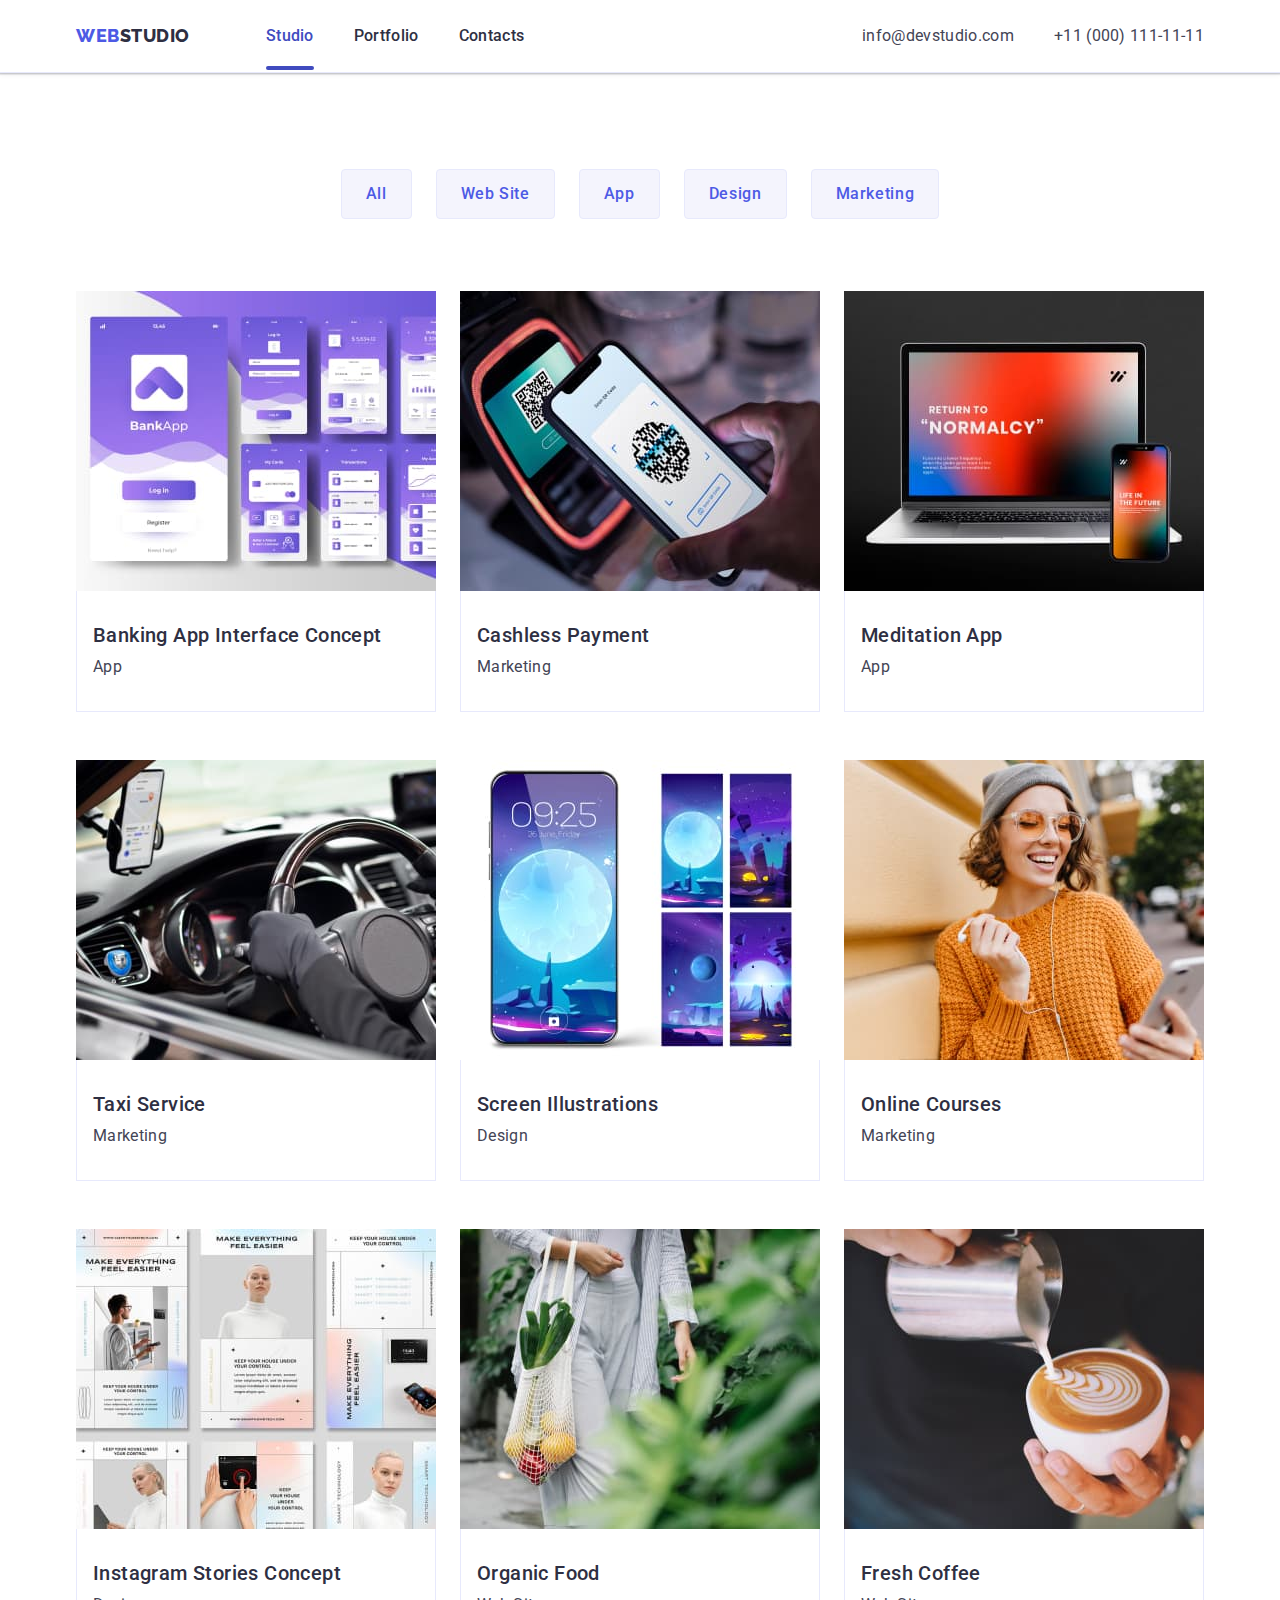
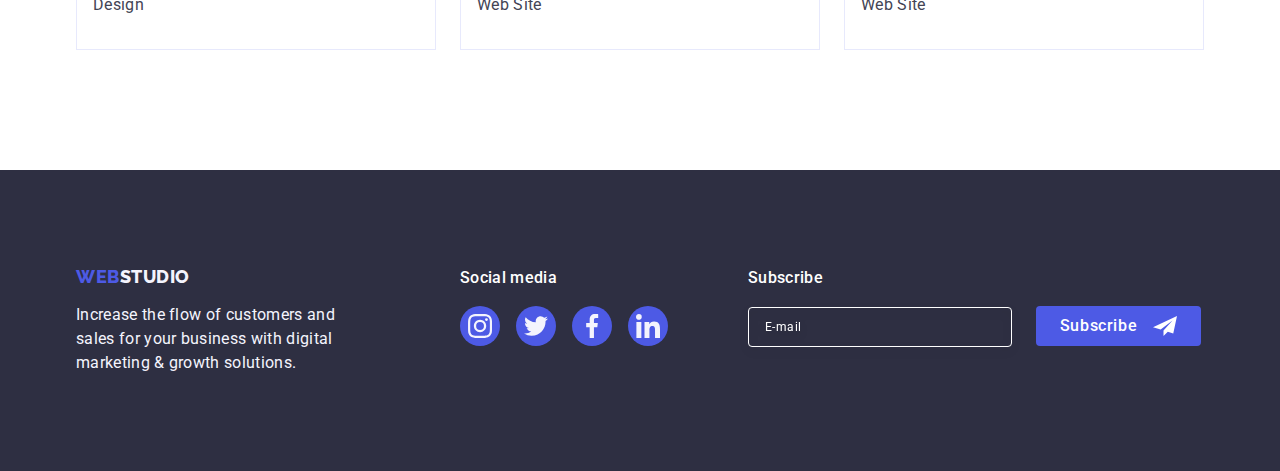
==== commit b6822707: "v7" ====
--- a/portfolio.html
+++ b/portfolio.html
@@ -409,47 +409,49 @@
     <!-- FOOTER -->
     <footer class="footer">
       <div class="footer-container container">
-        <div class="footer-logo-part">
-          <a class="footer-logo logo link" href="./index.html"
-            >web<span class="logo-light">Studio</span></a
-          >
-          <p class="footer-text text text-light">
-            Increase the flow of customers and sales for your business with
-            digital marketing & growth solutions.
-          </p>
-        </div>
-        <div class="footer-media-part">
-          <p class="footer-title text">Social media</p>
-          <ul class="footer-icon-list list">
-            <li class="footer-icon-item">
-              <a class="footer-icon-link link" href="">
-                <svg class="footer-icon" width="24" height="24">
-                  <use href="./images/icons.svg#icon-instagram-1"></use>
-                </svg>
-              </a>
-            </li>
-            <li class="footer-icon-item">
-              <a class="footer-icon-link link" href="">
-                <svg class="footer-icon" width="24" height="24">
-                  <use href="./images/icons.svg#icon-twitter-1"></use>
-                </svg>
-              </a>
-            </li>
-            <li class="footer-icon-item">
-              <a class="footer-icon-link link" href="">
-                <svg class="footer-icon" width="24" height="24">
-                  <use href="./images/icons.svg#icon-facebook-1"></use>
-                </svg>
-              </a>
-            </li>
-            <li class="footer-icon-item">
-              <a class="footer-icon-link link" href="">
-                <svg class="footer-icon" width="24" height="24">
-                  <use href="./images/icons.svg#icon-linkedin-1"></use>
-                </svg>
-              </a>
-            </li>
-          </ul>
+        <div class="footer-wrap">
+          <div class="footer-logo-part">
+            <a class="footer-logo logo link" href="./index.html"
+              >web<span class="logo-light">Studio</span></a
+            >
+            <p class="footer-text text text-light">
+              Increase the flow of customers and sales for your business with
+              digital marketing & growth solutions.
+            </p>
+          </div>
+          <div class="footer-media-part">
+            <p class="footer-title text">Social media</p>
+            <ul class="footer-icon-list list">
+              <li class="footer-icon-item">
+                <a class="footer-icon-link link" href="">
+                  <svg class="footer-icon" width="24" height="24">
+                    <use href="./images/icons.svg#icon-instagram-1"></use>
+                  </svg>
+                </a>
+              </li>
+              <li class="footer-icon-item">
+                <a class="footer-icon-link link" href="">
+                  <svg class="footer-icon" width="24" height="24">
+                    <use href="./images/icons.svg#icon-twitter-1"></use>
+                  </svg>
+                </a>
+              </li>
+              <li class="footer-icon-item">
+                <a class="footer-icon-link link" href="">
+                  <svg class="footer-icon" width="24" height="24">
+                    <use href="./images/icons.svg#icon-facebook-1"></use>
+                  </svg>
+                </a>
+              </li>
+              <li class="footer-icon-item">
+                <a class="footer-icon-link link" href="">
+                  <svg class="footer-icon" width="24" height="24">
+                    <use href="./images/icons.svg#icon-linkedin-1"></use>
+                  </svg>
+                </a>
+              </li>
+            </ul>
+          </div>
         </div>
         <div class="footer-form-part">
           <p class="footer-title text">Subscribe</p>
--- a/css/styles.css
+++ b/css/styles.css
@@ -109,25 +109,12 @@
 	}
 	
 }
-@media screen and (min-width: 768px) {
-	.container{
-		width: 768px;
-		
-	}
-	
-}
-@media screen and (min-width: 1158px) {
-	.container{
-		width: 1158px;
-		padding-right: 15px;
-		padding-left: 15px;
-	}
-	
-}
+
+
 
 /* =========== MOBILE VERSION max-width: 767px ======*/
 
-/* ============HEADER== */
+/* ============HEADER mobile== */
 
 .header{
 	padding-top: 24px;
@@ -150,7 +137,7 @@
 	}
 }
 
-/* ======BURGER BUTTON+========= */
+/* ======BURGER BUTTON+ mobile========= */
 .header-mobile-menu-btn{
 	background-color: transparent;
 	border: none;
@@ -164,7 +151,7 @@
 	fill: var(--dark-color);
 	
 }
-	/* ========= header mobile MODAL  ============ */
+	/* ========= header  MODAL mobile ============ */
 
 .header-mobile-modal{
 	position: fixed;
@@ -246,7 +233,7 @@
 .underline{
 	color: var(--pressed-state-color);
 }
-/*  =====header ADDRESS modal=====  */
+/*  =====header ADDRESS modal mobile=====  */
 .header-mobile-modal-contacts-menu {
 	font-style: normal;
 	
@@ -277,10 +264,10 @@
 .header-mobile-modal-contacts-link:focus {
 	color: var(--primary-brand-color);
 }
-/* =====/// header ADDRESS modal=====  */
-
-
-/*  ==== header modal SOCIAL===== */
+/* =====/// header ADDRESS modal mobile=====  */
+
+
+/*  ==== header modal SOCIAL mobile===== */
 .header-mobile-modal-icon-list{
 	max-width: 428px;
 	display: flex;
@@ -393,7 +380,6 @@
 	transform: translate(-50%, -50%);
 
 	width: 392px;
-	/* max-width: 392px; */
 	background: var(--modal-background-color);
 	min-height: 584px;
 	border-radius: 4px;
@@ -430,7 +416,6 @@
 	
 	background-color: var(--pressed-state-color);
 	color: var(--white-background-color);
-	/* border-radius: 4px; */
 	border: none; 
 }
 
@@ -608,7 +593,7 @@
 .properties-text{
 	font-weight: 500;
 }
-/* <!--==================== ACTIVITIES ================--> */
+/* <!--=============== ACTIVITIES mobile =============--> */
 .activities-body{
 	display: none;
 }
@@ -697,7 +682,6 @@
 .customers-link:hover,
 .customers-link:focus{
 	border: 1px solid var(--pressed-state-color);
-	/* fill: var(--pressed-state-color); */
 	color: var(--pressed-state-color);
 }
 .customers-icon{
@@ -778,9 +762,9 @@
 }
 .footer-form-part-input::placeholder{
 	font-weight: 400;
-font-size: 12px;
-line-height: 2.0;
-letter-spacing: 0.04em;
+	font-size: 12px;
+	line-height: 2.0;
+	letter-spacing: 0.04em;
 
 color: var(--white-background-color)
 }
@@ -816,10 +800,13 @@
 	fill: var(--white-background-color);
 }
 
-
+	
 /* ======= TABLET VERSION == min-width: 768px======= */
 @media screen and (min-width: 768px) {
-
+	.container{
+		width: 768px;
+		
+	}
 	/* ============HEADER tablet== */
 	.header-mobile-modal{
 		display: none;
@@ -964,10 +951,51 @@
 	.customers-list{
 		gap: 72px 24px;
 	}
-}
+	/* ======FOOTER tabl======== */
+	.footer-container{
+		width: 526px;
+
+	}
+	.footer-wrap{
+		display: flex;
+		justify-content: center;
+		align-items: baseline;
+		gap: 24px;
+	}
+	.footer-logo-part{
+		margin: 0;
+		margin-bottom: 72px;
+	}
+	.footer-logo{
+		text-align: left;
+	}
+	.footer-title{
+		text-align: left;
+	}
+	.footer-media-part{
+		margin-bottom: 0;
+	}
+	.footer-form{
+		display: flex;
+		align-items: baseline;
+		gap: 24px;
+	}
+	.footer-form-part-input{
+		min-width: 264px;
+		margin-bottom: 0;
+	}
+	.footer-form-part-btn{
+		margin: 0;
+	}
+}
+
 /* ======= DeskTOP VERSION-- min-width: 1440px========= */
 @media screen and (min-width: 1158px){
-	
+	.container{
+		width: 1158px;
+		padding-right: 15px;
+		padding-left: 15px;
+	}
 	
 .header{
 	padding-top: 24px;
@@ -1052,17 +1080,134 @@
 	padding-top: 120px;
 	padding-bottom: 120px;
 }
-
-}
-
-/* ========MAIN=============== */
-
-
-
-
-
-
-/* =======MODAL WINDOW======= */
-
+/* ======FOOTER desc======== */
+.footer-container{
+	display: flex;
+		
+}
+.footer-wrap{
+	gap: 0;
+}
+.footer-logo-part{
+	margin-right: 120px;
+	margin-bottom: 0;
+}
+.footer-title{
+	text-align: left;
+}
+.footer-text{
+	width: 264px;
+	}
+.footer-media-part{
+	margin-right: 80px;
+	width: 100%
+}
+.footer-icon-list{
+	justify-content: start;
+}
+
+}
 /* ===PORTFOLIO HTML===== */
-
+.portfolio{
+	padding-top: 96px;
+	padding-bottom: 120px;
+}
+.filter-list{
+	display: flex;
+	justify-content: center;
+	margin-bottom: 72px;
+	gap: 24px
+	
+}
+/* .filter-list .filter-item+.filter-item{
+	margin-left: 24px;
+} */
+.filter-btn {
+	font-family: inherit;
+	font-weight: 500;
+	font-size: 16px;
+	line-height: 1.5;
+	letter-spacing: 0.04em;
+
+	color: var(--primary-brand-color);
+	background-color: var(--light-color);
+	border: 1px solid var(--accent-color);
+	border-radius: 4px;
+	padding: 12px 24px;
+	
+	transition: color 250ms cubic-bezier(0.4, 0, 0.2, 1), background-color 250ms cubic-bezier(0.4, 0, 0.2, 1), border-color 250ms cubic-bezier(0.4, 0, 0.2, 1), box-shadow 250ms cubic-bezier(0.4, 0, 0.2, 1);
+}
+
+.filter-btn:hover,
+.filter-btn:focus {
+	color: var(--white-background-color);
+	cursor: pointer;
+	background-color: var(--pressed-state-color);
+	border: 1px solid transparent;
+	box-shadow: 0px 3px 1px rgba(0, 0, 0, 0.1), 0px 2px 1px rgba(0, 0, 0, 0.08), 0px 2px 2px rgba(0, 0, 0, 0.12);
+}
+
+.gallery-list{
+	
+	display: flex;
+	flex-wrap: wrap;
+	column-gap: 24px;
+	row-gap: 48px; 
+}
+.gallery-item{
+	width: calc((100% - 48px) / 3);
+	
+}
+
+.gallery-link{
+	display: block;
+	transition: box-shadow 250ms cubic-bezier(0.4, 0, 0.2, 1);
+	
+}
+.gallery-link:hover,
+.gallery-link:focus{
+box-shadow: 0px 1px 6px rgba(46, 47, 66, 0.08), 0px 1px 1px rgba(46, 47, 66, 0.16), 0px 2px 1px rgba(46, 47, 66, 0.08);
+}
+.gallery-link:hover .gallery-overlay-text,
+.gallery-link:focus .gallery-overlay-text{
+	transform: translate(0, 0);
+}
+.gallery-overlay{
+	position: relative;
+	overflow: hidden;
+}
+.gallery-overlay-text{
+	
+position:absolute;
+top: 0;
+left: 0;
+
+width: 100%;
+height: 100%;
+	background-color: var(--primary-brand-color);
+mix-blend-mode: normal;
+
+padding: 40px 32px; 
+overflow:auto;
+transform: translate(0, 100%);
+transition: transform 250ms cubic-bezier(0.4, 0, 0.2, 1);
+
+}
+
+.gallery-card{
+	border: 1px solid var(--accent-color);
+	border-top: none; 
+	padding: 32px 16px;
+}
+.gallery-project-title {
+	font-weight: 500;
+	font-size: 20px;
+	line-height: 1.2;
+	margin-bottom: 8px;
+	text-align:left;
+}
+
+.gallery-project-text {
+	color: var(--text-color);
+	
+}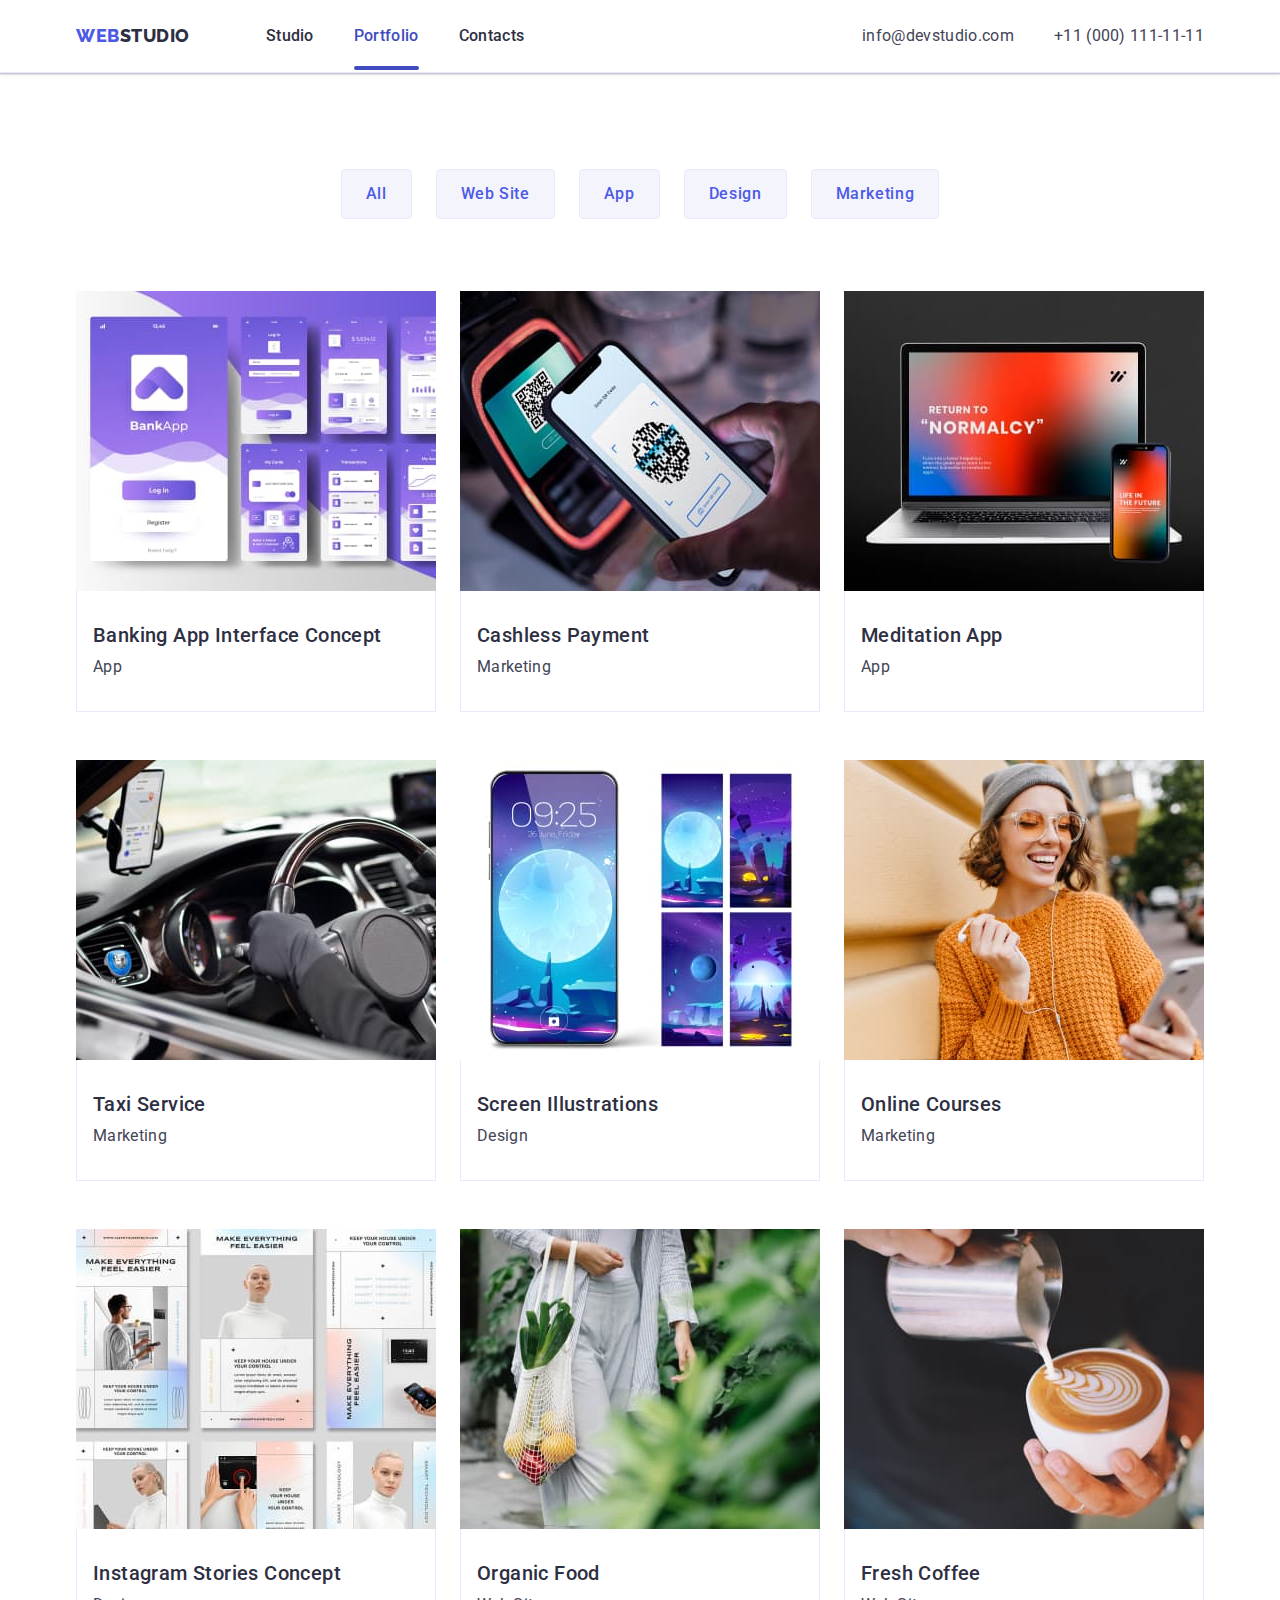
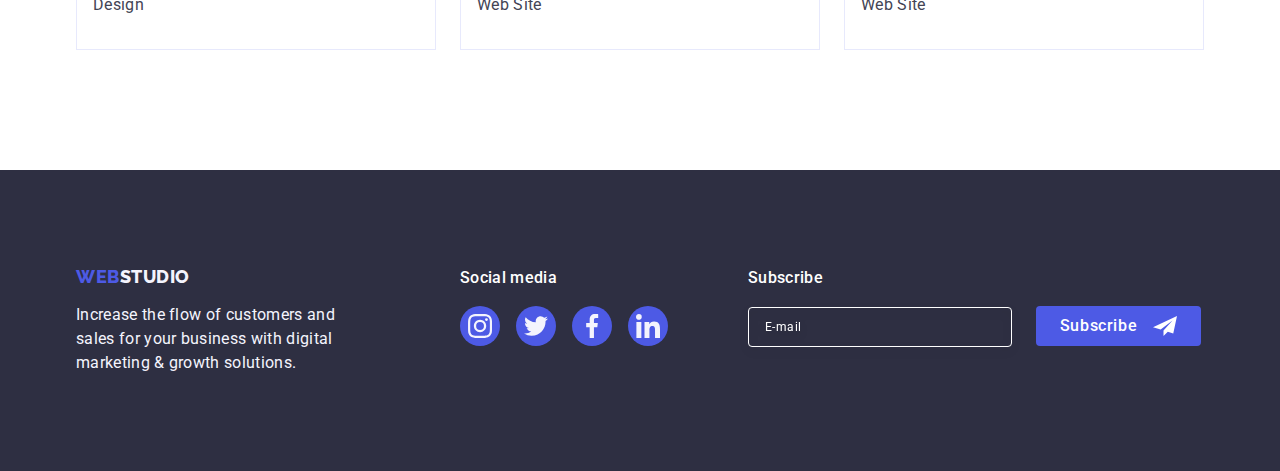
==== commit 30be45c9: "v8" ====
--- a/portfolio.html
+++ b/portfolio.html
@@ -28,10 +28,10 @@
           >
           <ul class="menu-list list">
             <li class="menu-item">
-              <a class="menu-link underline link" href="./index.html">Studio</a>
+              <a class="menu-link  link" href="./index.html">Studio</a>
             </li>
             <li class="menu-item">
-              <a class="menu-link link" href="./portfolio.html">Portfolio</a>
+              <a class="menu-link underline link" href="./portfolio.html">Portfolio</a>
             </li>
             <li class="menu-item">
               <a class="menu-link link" href="">Contacts</a>
@@ -477,5 +477,6 @@
         </div>
       </div>
     </footer>
+    <script src="./js/mobile-menu.js"></script>
   </body>
 </html>
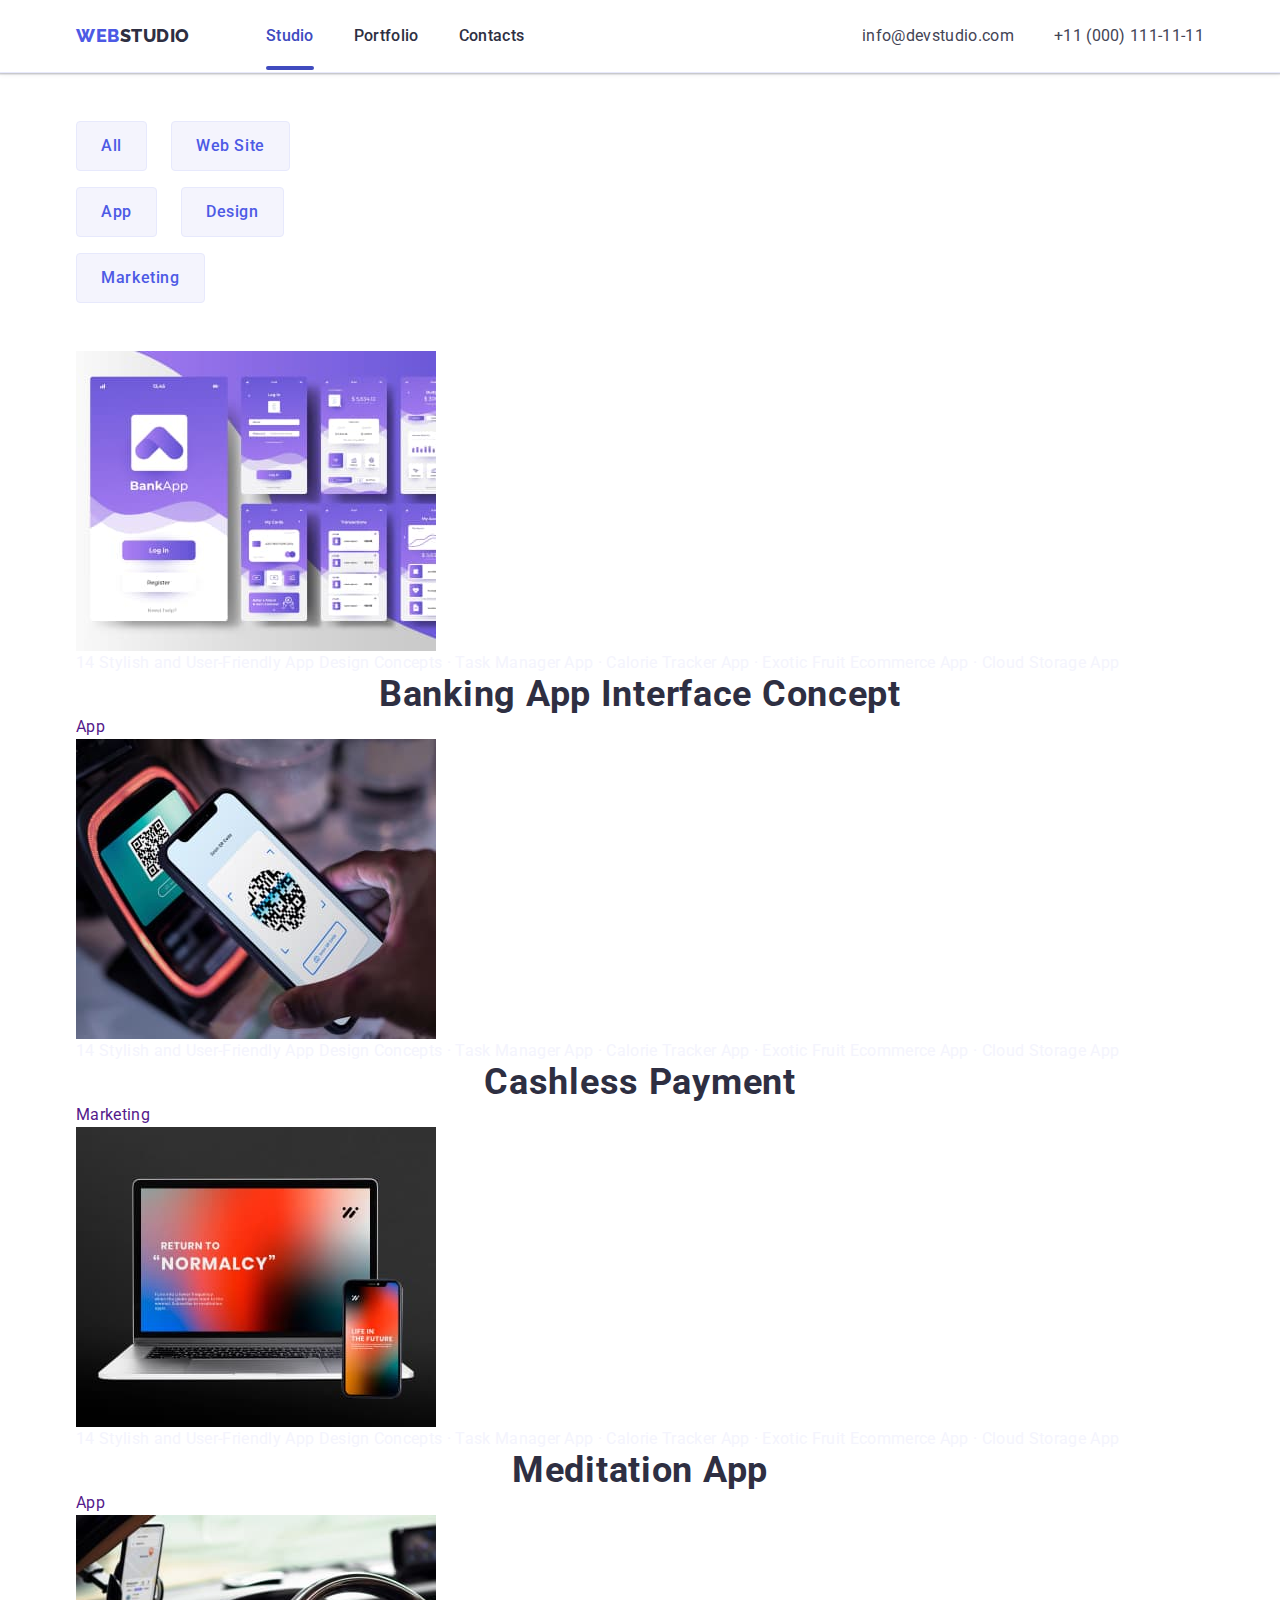
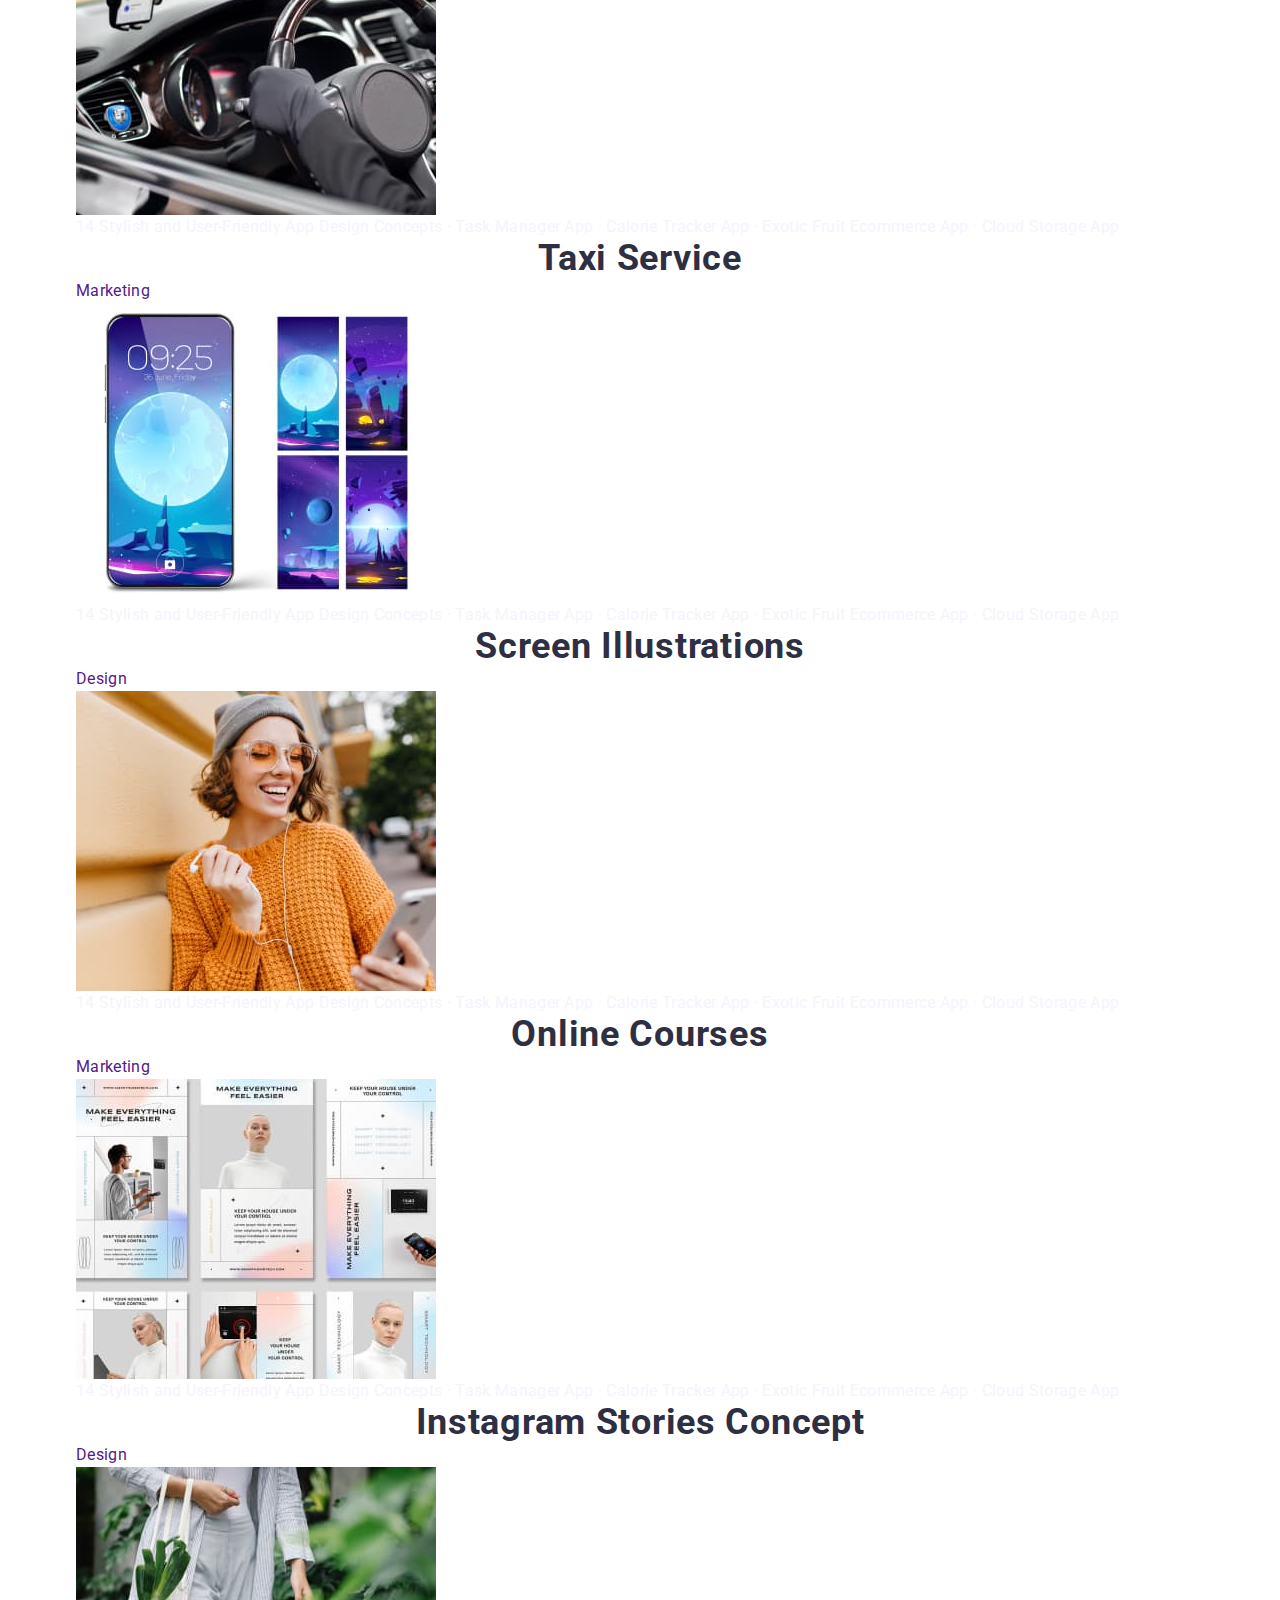
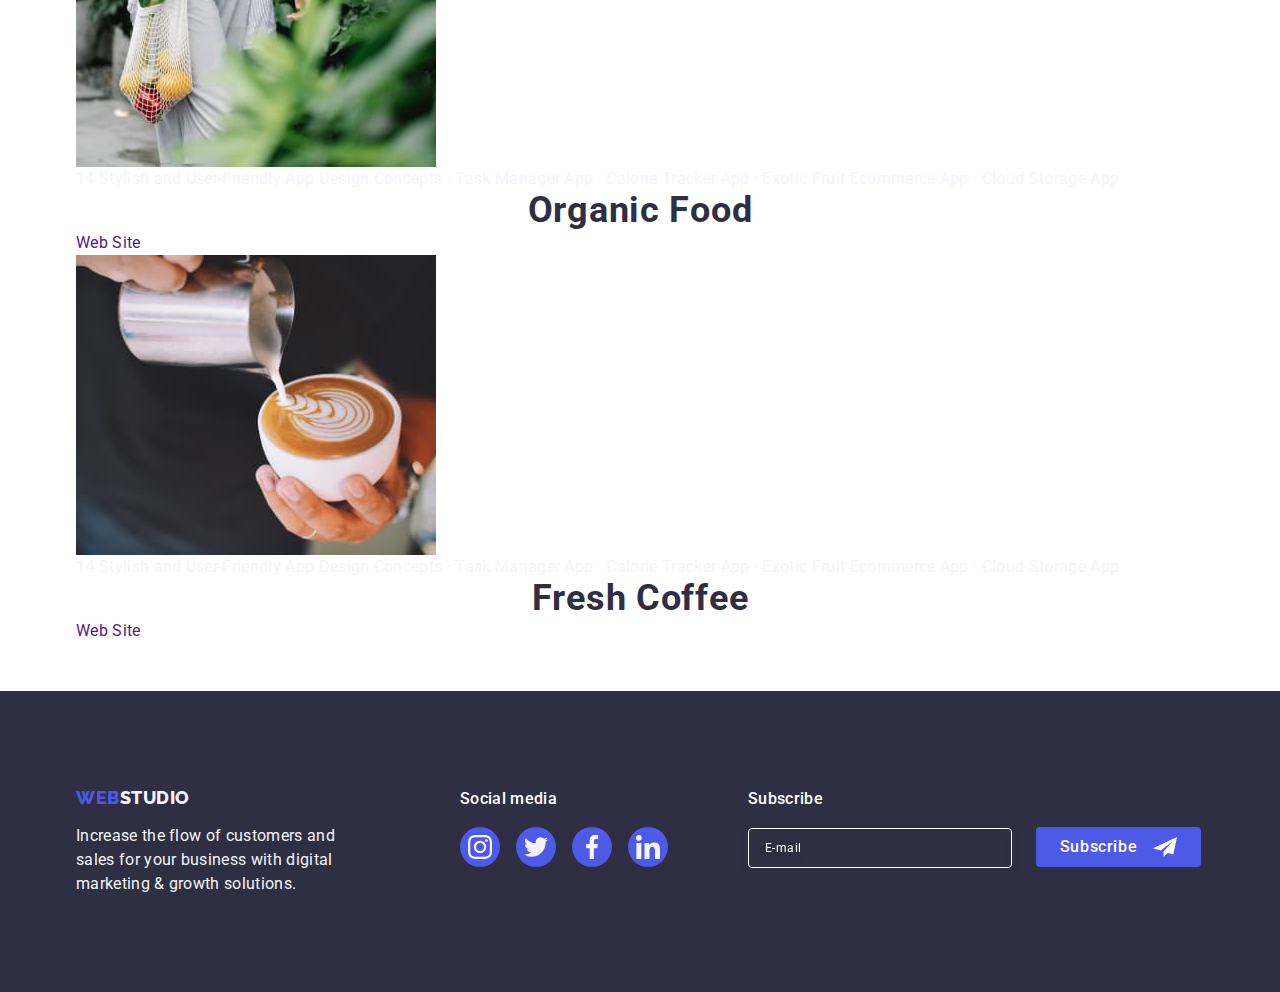
==== commit 21357354: "add portfolio adapt v1" ====
--- a/portfolio.html
+++ b/portfolio.html
@@ -28,10 +28,10 @@
           >
           <ul class="menu-list list">
             <li class="menu-item">
-              <a class="menu-link  link" href="./index.html">Studio</a>
+              <a class="menu-link underline link" href="./index.html">Studio</a>
             </li>
             <li class="menu-item">
-              <a class="menu-link underline link" href="./portfolio.html">Portfolio</a>
+              <a class="menu-link link" href="./portfolio.html">Portfolio</a>
             </li>
             <li class="menu-item">
               <a class="menu-link link" href="">Contacts</a>
@@ -188,13 +188,13 @@
             <li class="gallery-item">
               <a class="gallery-link link" href="">
                 <div class="gallery-overlay">
-                  <img
-                    class="gallery-image"
-                    src="./images/portfolio-gallery/img1.jpg"
-                    alt="Banking App Interfaces"
-                    width="360"
-                    height="300"
-                  />
+                  <picture>
+                    <source media="(min-width: 1158px)" srcset="./images/portfolio-gallery/img1.jpg 1x, ./images/portfolio-gallery/img1@2x.jpg 2x">
+                    <source media="(min-width: 768px)" srcset="./images/portfolio-gallery/tablet/tab-img1.jpg 1x, ./images/portfolio-gallery/tablet/tab-img1@2x.jpg 2x">
+                    <source media="(max-width: 767px)" srcset="./images/portfolio-gallery/mobile/mob-img1.jpg 1x, ./images/portfolio-gallery/mobile/mob-img1@2x.jpg 2x">
+                    <img class="gallery-image" src="./images/portfolio-gallery/img1.jpg" alt="Banking App Interfaces" width="360" height="300" />
+                  </picture>
+                 
                   <p class="gallery-overlay-text text text-light">
                     14 Stylish and User-Friendly App Design Concepts · Task
                     Manager App · Calorie Tracker App · Exotic Fruit Ecommerce
@@ -212,13 +212,19 @@
             <li class="gallery-item">
               <a class="gallery-link link" href="">
                 <div class="gallery-overlay">
-                  <img
+                  <picture>
+                    <source media="(min-width: 1158px)" srcset="./images/portfolio-gallery/img2.jpg 1x, ./images/portfolio-gallery/img2@2x.jpg 2x">
+                    <source media="(min-width: 768px)" srcset="./images/portfolio-gallery/tablet/tab-img2.jpg 1x, ./images/portfolio-gallery/tablet/tab-img2@2x.jpg 2x">
+                    <source media="(max-width: 767px)" srcset="./images/portfolio-gallery/mobile/mob-img2.jpg 1x, ./images/portfolio-gallery/mobile/mob-img2@2x.jpg 2x">
+                    <img
                     class="gallery-image"
                     src="./images/portfolio-gallery/img2.jpg"
                     alt="Banking App Interfaces"
                     width="360"
                     height="300"
                   />
+                  </picture>
+                  
                   <p class="gallery-overlay-text text text-light">
                     14 Stylish and User-Friendly App Design Concepts · Task
                     Manager App · Calorie Tracker App · Exotic Fruit Ecommerce
@@ -236,13 +242,19 @@
             <li class="gallery-item">
               <a class="gallery-link link" href="">
                 <div class="gallery-overlay">
-                  <img
+                  <picture>
+                    <source media="(min-width: 1158px)" srcset="./images/portfolio-gallery/img3.jpg 1x, ./images/portfolio-gallery/img3@2x.jpg 2x">
+                    <source media="(min-width: 768px)" srcset="./images/portfolio-gallery/tablet/tab-img3.jpg 1x, ./images/portfolio-gallery/tablet/tab-img3@2x.jpg 2x">
+                    <source media="(max-width: 767px)" srcset="./images/portfolio-gallery/mobile/mob-img3.jpg 1x, ./images/portfolio-gallery/mobile/mob-img3@2x.jpg 2x">
+                    <img
                     class="gallery-image"
                     src="./images/portfolio-gallery/img3.jpg"
                     alt="Banking App Interfaces"
                     width="360"
                     height="300"
                   />
+                  </picture>
+                  
                   <p class="gallery-overlay-text text text-light">
                     14 Stylish and User-Friendly App Design Concepts · Task
                     Manager App · Calorie Tracker App · Exotic Fruit Ecommerce
@@ -260,13 +272,18 @@
             <li class="gallery-item">
               <a class="gallery-link link" href="">
                 <div class="gallery-overlay">
-                  <img
+                  <picture>
+                    <source media="(min-width: 1158px)" srcset="./images/portfolio-gallery/img4.jpg 1x, ./images/portfolio-gallery/img4@2x.jpg 2x">
+                    <source media="(min-width: 768px)" srcset="./images/portfolio-gallery/tablet/tab-img4.jpg 1x, ./images/portfolio-gallery/tablet/tab-img4@2x.jpg 2x">
+                    <source media="(max-width: 767px)" srcset="./images/portfolio-gallery/mobile/mob-img4.jpg 1x, ./images/portfolio-gallery/mobile/mob-img4@2x.jpg 2x">
+                    <img
                     class="gallery-image"
                     src="./images/portfolio-gallery/img4.jpg"
                     alt="Banking App Interfaces"
                     width="360"
                     height="300"
                   />
+                  </picture>
                   <p class="gallery-overlay-text text text-light">
                     14 Stylish and User-Friendly App Design Concepts · Task
                     Manager App · Calorie Tracker App · Exotic Fruit Ecommerce
@@ -284,13 +301,19 @@
             <li class="gallery-item">
               <a class="gallery-link link" href="">
                 <div class="gallery-overlay">
-                  <img
+                  <picture>
+                    <source media="(min-width: 1158px)" srcset="./images/portfolio-gallery/img5.jpg 1x, ./images/portfolio-gallery/img5@2x.jpg 2x">
+                    <source media="(min-width: 768px)" srcset="./images/portfolio-gallery/tablet/tab-img5.jpg 1x, ./images/portfolio-gallery/tablet/tab-img5@2x.jpg 2x">
+                    <source media="(max-width: 767px)" srcset="./images/portfolio-gallery/mobile/mob-img5.jpg 1x, ./images/portfolio-gallery/mobile/mob-img5@2x.jpg 2x">
+                    <img
                     class="gallery-image"
                     src="./images/portfolio-gallery/img5.jpg"
                     alt="Banking App Interfaces"
                     width="360"
                     height="300"
                   />
+                  </picture>
+                  
                   <p class="gallery-overlay-text text text-light">
                     14 Stylish and User-Friendly App Design Concepts · Task
                     Manager App · Calorie Tracker App · Exotic Fruit Ecommerce
@@ -308,13 +331,19 @@
             <li class="gallery-item">
               <a class="gallery-link link" href="">
                 <div class="gallery-overlay">
-                  <img
+                  <picture>
+                    <source media="(min-width: 1158px)" srcset="./images/portfolio-gallery/img6.jpg 1x, ./images/portfolio-gallery/img6@2x.jpg 2x">
+                    <source media="(min-width: 768px)" srcset="./images/portfolio-gallery/tablet/tab-img6.jpg 1x, ./images/portfolio-gallery/tablet/tab-img6@2x.jpg 2x">
+                    <source media="(max-width: 767px)" srcset="./images/portfolio-gallery/mobile/mob-img6.jpg 1x, ./images/portfolio-gallery/mobile/mob-img6@2x.jpg 2x">
+                    <img
                     class="gallery-image"
                     src="./images/portfolio-gallery/img6.jpg"
                     alt="Banking App Interfaces"
                     width="360"
                     height="300"
                   />
+                  </picture>
+                  
                   <p class="gallery-overlay-text text text-light">
                     14 Stylish and User-Friendly App Design Concepts · Task
                     Manager App · Calorie Tracker App · Exotic Fruit Ecommerce
@@ -332,13 +361,19 @@
             <li class="gallery-item">
               <a class="gallery-link link" href="">
                 <div class="gallery-overlay">
-                  <img
+                  <picture>
+                    <source media="(min-width: 1158px)" srcset="./images/portfolio-gallery/img7.jpg 1x, ./images/portfolio-gallery/img7@2x.jpg 2x">
+                    <source media="(min-width: 768px)" srcset="./images/portfolio-gallery/tablet/tab-img7.jpg 1x, ./images/portfolio-gallery/tablet/tab-img7@2x.jpg 2x">
+                    <source media="(max-width: 767px)" srcset="./images/portfolio-gallery/mobile/mob-img7.jpg 1x, ./images/portfolio-gallery/mobile/mob-img7@2x.jpg 2x">
+                    <img
                     class="gallery-image"
                     src="./images/portfolio-gallery/img7.jpg"
                     alt="Banking App Interfaces"
                     width="360"
                     height="300"
                   />
+                  </picture>
+
                   <p class="gallery-overlay-text text text-light">
                     14 Stylish and User-Friendly App Design Concepts · Task
                     Manager App · Calorie Tracker App · Exotic Fruit Ecommerce
@@ -356,13 +391,19 @@
             <li class="gallery-item">
               <a class="gallery-link link" href="">
                 <div class="gallery-overlay">
-                  <img
+                  <picture>
+                    <source media="(min-width: 1158px)" srcset="./images/portfolio-gallery/img8.jpg 1x, ./images/portfolio-gallery/img8@2x.jpg 2x">
+                    <source media="(min-width: 768px)" srcset="./images/portfolio-gallery/tablet/tab-img8.jpg 1x, ./images/portfolio-gallery/tablet/tab-img8@2x.jpg 2x">
+                    <source media="(max-width: 767px)" srcset="./images/portfolio-gallery/mobile/mob-img8.jpg 1x, ./images/portfolio-gallery/mobile/mob-img8@2x.jpg 2x">
+                    <img
                     class="gallery-image"
                     src="./images/portfolio-gallery/img8.jpg"
                     alt="Banking App Interfaces"
                     width="360"
                     height="300"
                   />
+                  </picture>
+
                   <p class="gallery-overlay-text text text-light">
                     14 Stylish and User-Friendly App Design Concepts · Task
                     Manager App · Calorie Tracker App · Exotic Fruit Ecommerce
@@ -380,13 +421,19 @@
             <li class="gallery-item">
               <a class="gallery-link link" href="">
                 <div class="gallery-overlay">
-                  <img
+                  <picture>
+                    <source media="(min-width: 1158px)" srcset="./images/portfolio-gallery/img9.jpg 1x, ./images/portfolio-gallery/img9@2x.jpg 2x">
+                    <source media="(min-width: 768px)" srcset="./images/portfolio-gallery/tablet/tab-img9.jpg 1x, ./images/portfolio-gallery/tablet/tab-img9@2x.jpg 2x">
+                    <source media="(max-width: 767px)" srcset="./images/portfolio-gallery/mobile/mob-img9.jpg 1x, ./images/portfolio-gallery/mobile/mob-img9@2x.jpg 2x">
+                    <img
                     class="gallery-image"
                     src="./images/portfolio-gallery/img9.jpg"
                     alt="Banking App Interfaces"
                     width="360"
                     height="300"
                   />
+                  </picture>
+                  
                   <p class="gallery-overlay-text text text-light">
                     14 Stylish and User-Friendly App Design Concepts · Task
                     Manager App · Calorie Tracker App · Exotic Fruit Ecommerce
--- a/css/styles.css
+++ b/css/styles.css
@@ -1107,21 +1107,23 @@
 }
 
 }
+
+
 /* ===PORTFOLIO HTML===== */
+
+/* ====PORTFOLIO====== MOBILE VERSION max-width: 767px ======*/
 .portfolio{
-	padding-top: 96px;
-	padding-bottom: 120px;
-}
+	padding-top: 48px;
+	padding-bottom: 48px;
+}
+/* <!--PORTFOLIO  filter MENU ---mobile --> */
 .filter-list{
-	display: flex;
-	justify-content: center;
-	margin-bottom: 72px;
-	gap: 24px
-	
-}
-/* .filter-list .filter-item+.filter-item{
-	margin-left: 24px;
-} */
+	max-width: 263px;
+	display: flex;
+	flex-wrap: wrap;
+	gap: 16px 24px;
+	margin-bottom: 48px;
+}
 .filter-btn {
 	font-family: inherit;
 	font-weight: 500;
@@ -1145,69 +1147,4 @@
 	background-color: var(--pressed-state-color);
 	border: 1px solid transparent;
 	box-shadow: 0px 3px 1px rgba(0, 0, 0, 0.1), 0px 2px 1px rgba(0, 0, 0, 0.08), 0px 2px 2px rgba(0, 0, 0, 0.12);
-}
-
-.gallery-list{
-	
-	display: flex;
-	flex-wrap: wrap;
-	column-gap: 24px;
-	row-gap: 48px; 
-}
-.gallery-item{
-	width: calc((100% - 48px) / 3);
-	
-}
-
-.gallery-link{
-	display: block;
-	transition: box-shadow 250ms cubic-bezier(0.4, 0, 0.2, 1);
-	
-}
-.gallery-link:hover,
-.gallery-link:focus{
-box-shadow: 0px 1px 6px rgba(46, 47, 66, 0.08), 0px 1px 1px rgba(46, 47, 66, 0.16), 0px 2px 1px rgba(46, 47, 66, 0.08);
-}
-.gallery-link:hover .gallery-overlay-text,
-.gallery-link:focus .gallery-overlay-text{
-	transform: translate(0, 0);
-}
-.gallery-overlay{
-	position: relative;
-	overflow: hidden;
-}
-.gallery-overlay-text{
-	
-position:absolute;
-top: 0;
-left: 0;
-
-width: 100%;
-height: 100%;
-	background-color: var(--primary-brand-color);
-mix-blend-mode: normal;
-
-padding: 40px 32px; 
-overflow:auto;
-transform: translate(0, 100%);
-transition: transform 250ms cubic-bezier(0.4, 0, 0.2, 1);
-
-}
-
-.gallery-card{
-	border: 1px solid var(--accent-color);
-	border-top: none; 
-	padding: 32px 16px;
-}
-.gallery-project-title {
-	font-weight: 500;
-	font-size: 20px;
-	line-height: 1.2;
-	margin-bottom: 8px;
-	text-align:left;
-}
-
-.gallery-project-text {
-	color: var(--text-color);
-	
 }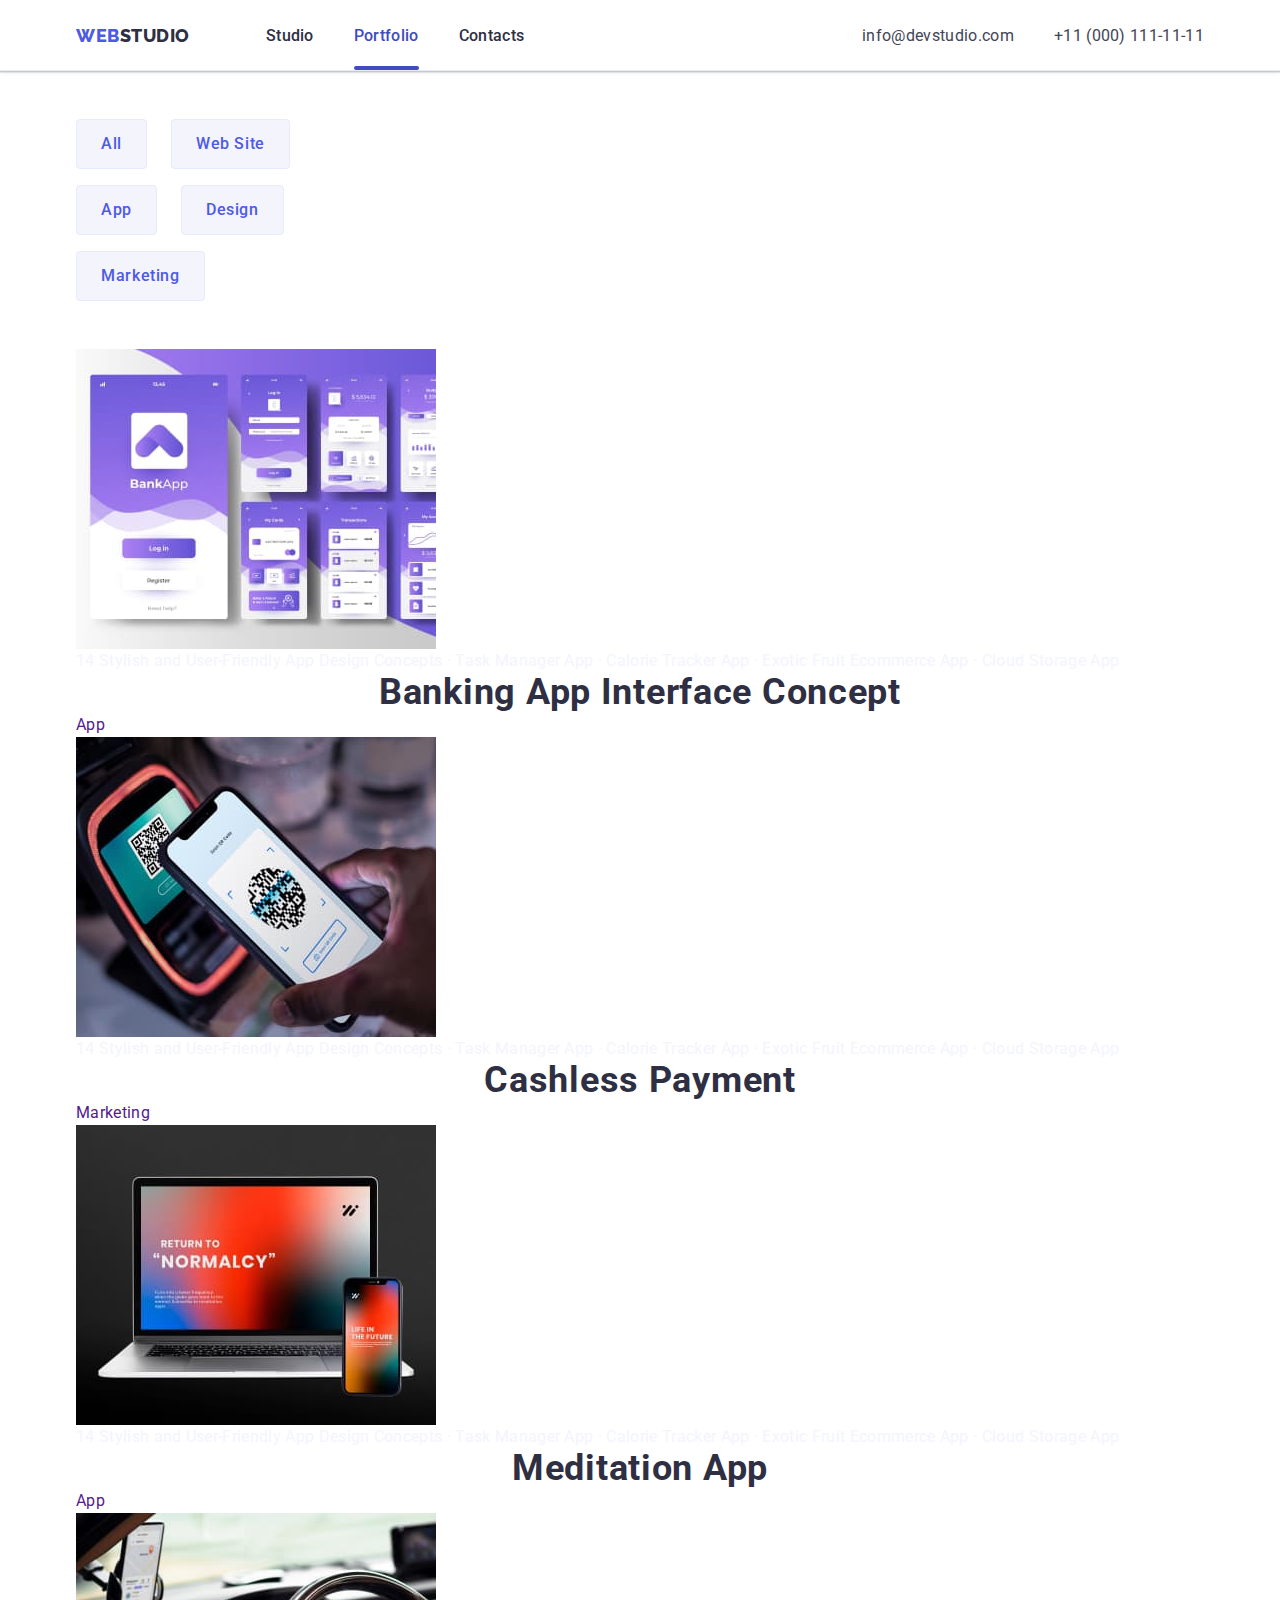
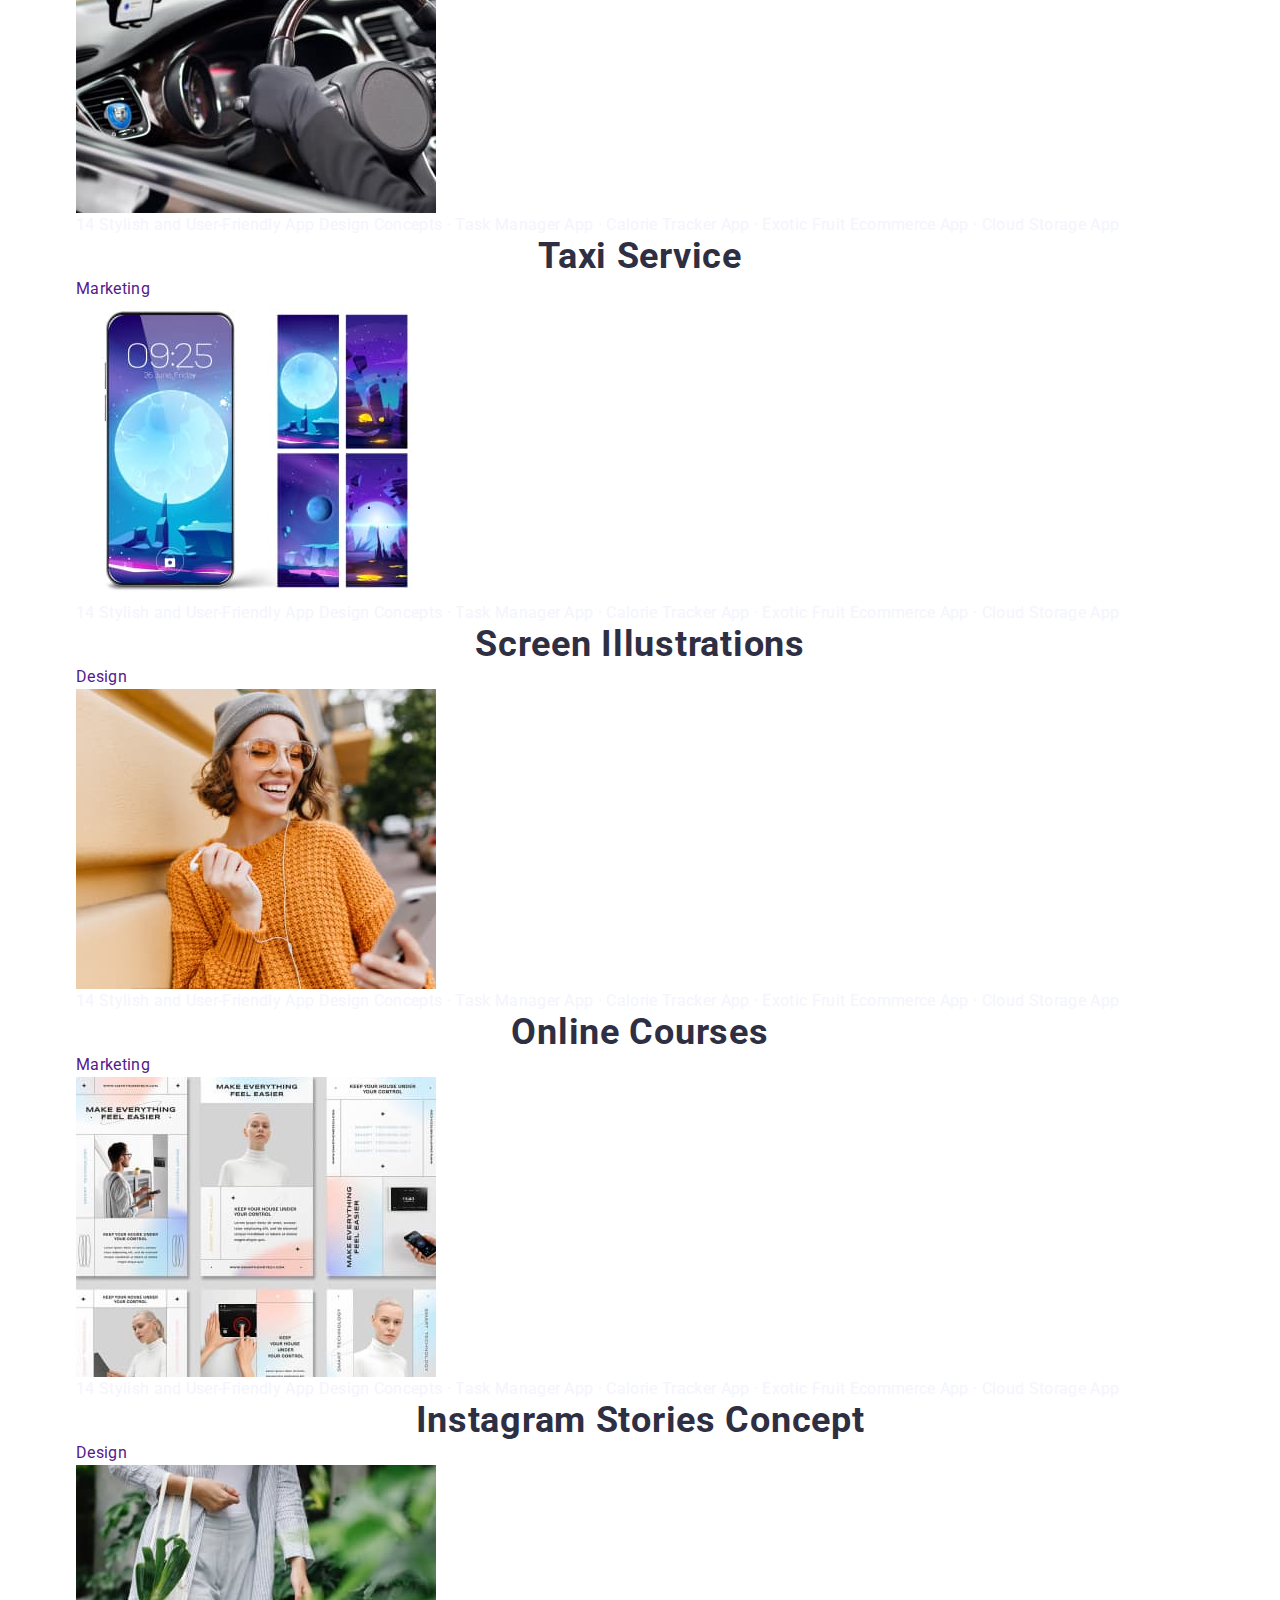
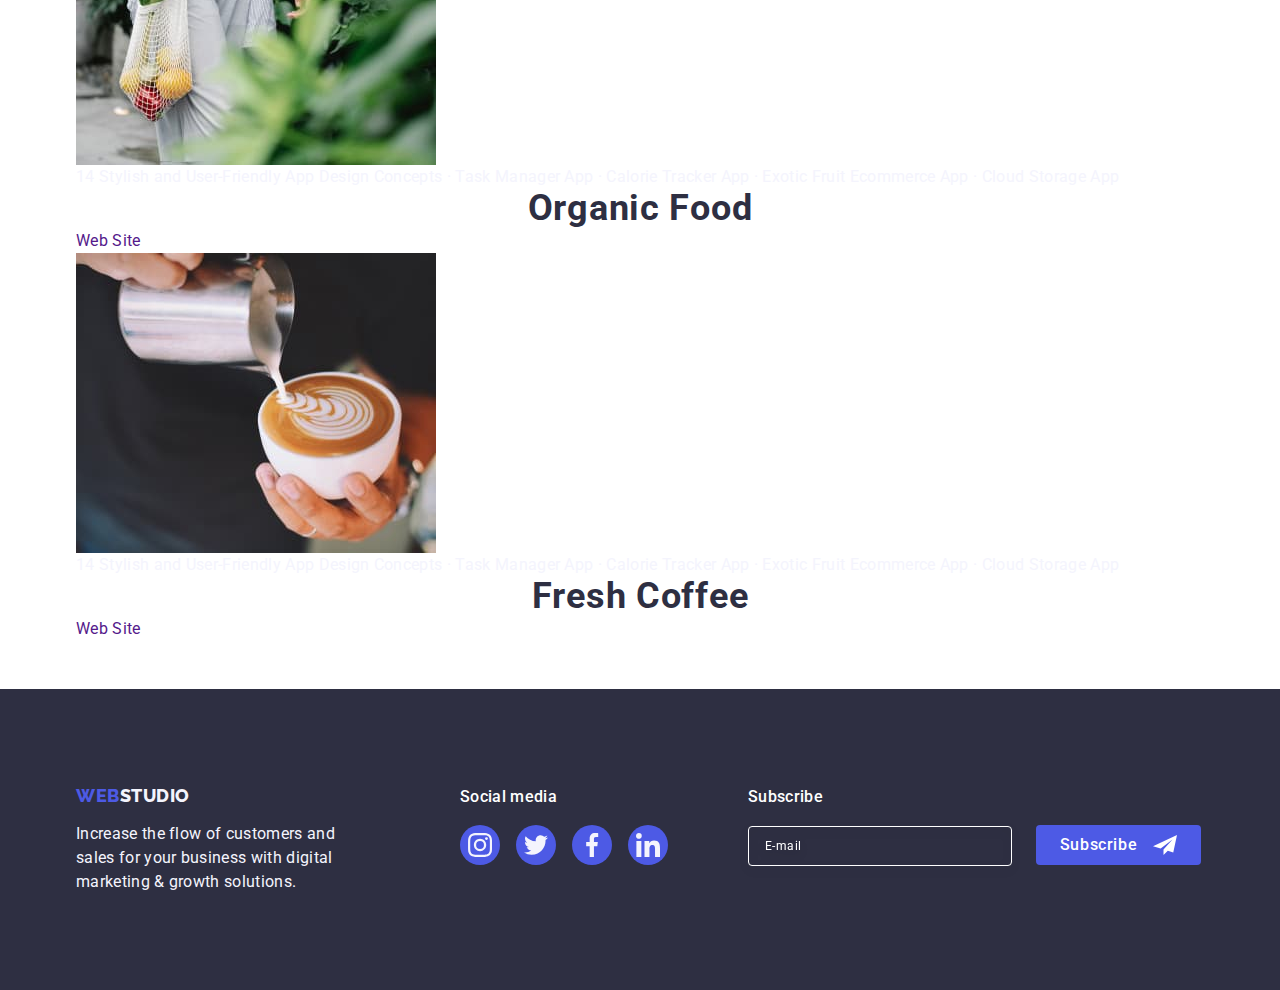
==== commit 30d52a69: "after check v1" ====
--- a/portfolio.html
+++ b/portfolio.html
@@ -28,10 +28,10 @@
           >
           <ul class="menu-list list">
             <li class="menu-item">
-              <a class="menu-link underline link" href="./index.html">Studio</a>
+              <a class="menu-link  link" href="./index.html">Studio</a>
             </li>
             <li class="menu-item">
-              <a class="menu-link link" href="./portfolio.html">Portfolio</a>
+              <a class="menu-link underline link" href="./portfolio.html">Portfolio</a>
             </li>
             <li class="menu-item">
               <a class="menu-link link" href="">Contacts</a>
--- a/css/styles.css
+++ b/css/styles.css
@@ -247,8 +247,10 @@
 }
 .header-mobile-modal-contacts-link {
 	margin-bottom: 40px;
-	font-size: 36px;
+	
 	font-weight: 700;
+	font-size: 24px;
+	font-weight: 500;
 	line-height: 1.15;
 	letter-spacing: 0.72px;
 	text-transform: capitalize;
@@ -272,9 +274,7 @@
 	max-width: 428px;
 	display: flex;
 	flex-wrap: wrap;
-	justify-content: center;
-	justify-content:space-around ; 
-	gap: 56px;
+	gap: 24px;
 }
 .header-mobile-modal-icon-link {
 	display: flex;
@@ -452,9 +452,7 @@
 color: var(--suble-text-color);
 margin-bottom: 4px;
 }
-.backdrop-modal-form-input-desc {
-	
-}
+
 .backdrop-modal-form-input-wrapper{
 	display: block;
 	position: relative;
@@ -469,7 +467,8 @@
 	padding-left: 38px;
 	transition: border-color 250ms cubic-bezier(0.4, 0, 0.2, 1);
 }
-.backdrop-modal-form-input:focus{
+.backdrop-modal-form-input:focus,
+.backdrop-modal-form-input:hover{
 	border-color: var(--primary-brand-color);
 	outline: none;
 }
@@ -480,7 +479,7 @@
 	transform: translate(0, -50%);
 	transition: fill 250ms cubic-bezier(0.4, 0, 0.2, 1);
 }
-.backdrop-modal-form-input:focus + .backdrop-modal-form-input-icon{
+.backdrop-modal-form-input:focus,.backdrop-modal-form-input:hover + .backdrop-modal-form-input-icon{
 	fill: var(--primary-brand-color);
 }
 .textarea{
@@ -503,7 +502,8 @@
 	transition: border-color 250ms cubic-bezier(0.4, 0, 0.2, 1);	
 }
 
-.backdrop-modal-form-textarea:focus{
+.backdrop-modal-form-textarea:focus,
+.backdrop-modal-form-textarea:hover{
 	border-color: var(--primary-brand-color);
 	outline: none;
 }
@@ -517,6 +517,7 @@
 	fill: var(--light-color);
 
 }
+.backdrop-modal-form-textarea:hover,
 .backdrop-modal-form-checkbox-input:focus + .backdrop-modal-form-checkbox > .backdrop-modal-form-check{
 	outline: 1px solid var(--primary-brand-color);
 }
@@ -817,7 +818,7 @@
 	}
 	.header{
 		padding-top: 16px;
-		padding-bottom: 16px;
+		padding-bottom: 14px;
 		
 	}
 	.header-menu{
@@ -838,6 +839,7 @@
 	.menu-list li:last-child{
 		margin-right: 0;
 	}
+	
 	.menu-link {
 		position: relative;
 		font-weight: 500;
@@ -845,7 +847,6 @@
 		line-height: 1.5;
 		letter-spacing: 0.02em;
 		color: var(--dark-color);
-		
 		padding-bottom: 24px;
 		transition: color 250ms cubic-bezier(0.4, 0, 0.2, 1);
 	}
@@ -874,7 +875,7 @@
 		align-items: center;
 	}
 	.contacts-item:first-child{
-		margin-bottom: 12px;
+		margin-bottom: 2px;
 	}
 	.contacts-link {
 		font-size: 12px;
@@ -999,7 +1000,7 @@
 	
 .header{
 	padding-top: 24px;
-	padding-bottom: 24px;
+	padding-bottom: 22px;
 }
 .header-logo{
 	margin-right: 76px;
@@ -1055,6 +1056,9 @@
 	font-size: 20px;
 	font-weight: 700;
 }
+.properties-text{
+	font-weight: 400;
+}
 /* <!--=========== ACTIVITIES desc ================--> */
 .activities-body{
 	display: block;
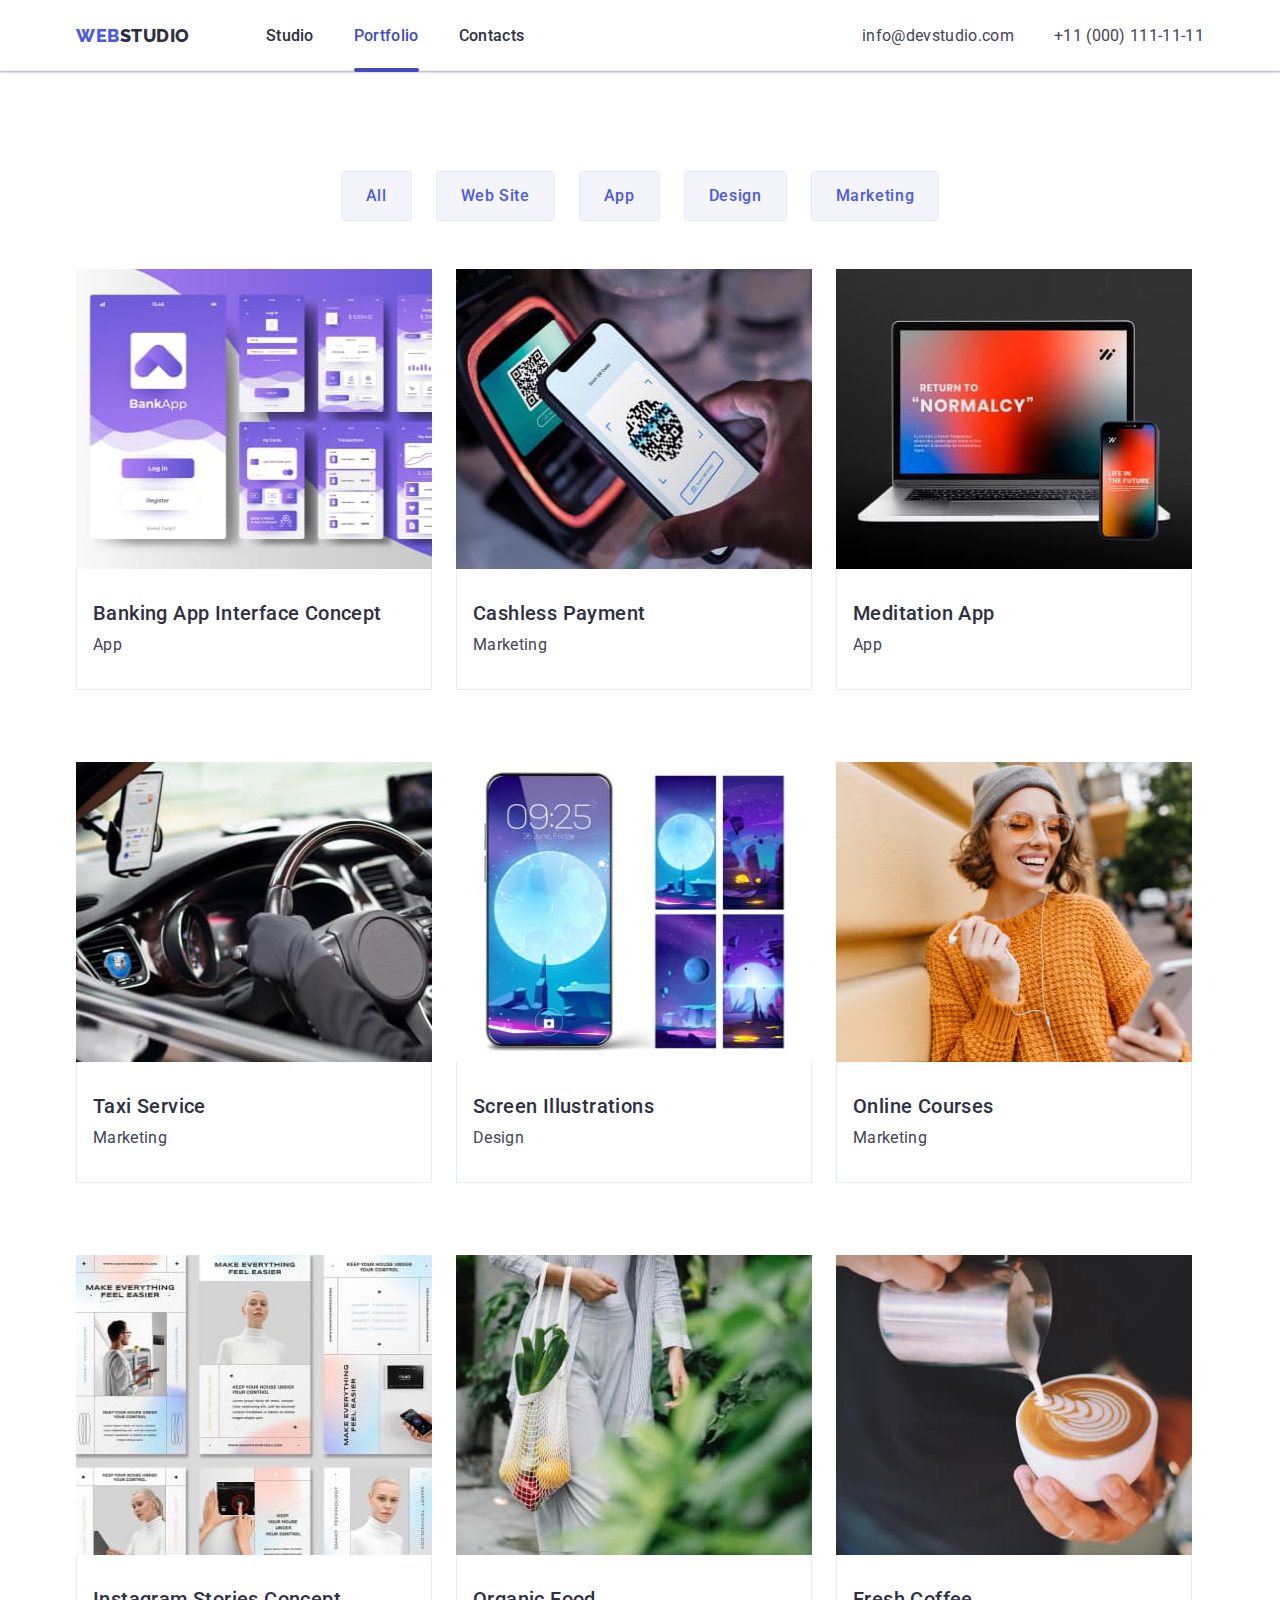
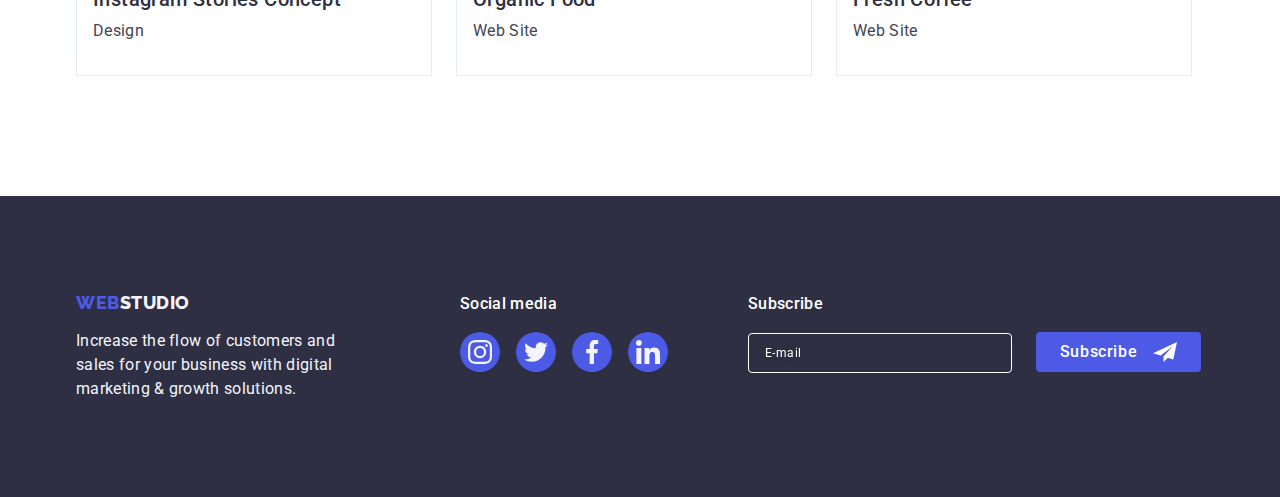
==== commit 94299874: "after check v2" ====
--- a/portfolio.html
+++ b/portfolio.html
@@ -160,7 +160,7 @@
     </header>
     <!-- MAIN -->
     <main class="main-container">
-      <!-- ======= GALLERY -->
+     
       <section class="portfolio">
         <div class="container">
           <h1 class="portfolio-title visually-hidden">Portfolio WebStudio</h1>
@@ -183,7 +183,7 @@
               <button class="filter-btn" type="button">Marketing</button>
             </li>
           </ul>
-
+ <!-- ======= GALLERY -->
           <ul class="gallery-list list">
             <li class="gallery-item">
               <a class="gallery-link link" href="">
--- a/css/styles.css
+++ b/css/styles.css
@@ -297,7 +297,7 @@
 /* <!--====== HERO mobile=================== --> */
 
 .hero-body{
-	max-width: 428px;
+	max-width: 767px;
 	margin: auto;
 	text-align: center;
   	min-height: 432px;
@@ -802,8 +802,8 @@
 }
 
 	
-/* ======= TABLET VERSION == min-width: 768px======= */
-@media screen and (min-width: 768px) {
+ /* ======= TABLET VERSION == min-width: 768px======= */
+@media screen and (min-width: 768px){
 	.container{
 		width: 768px;
 		
@@ -862,7 +862,7 @@
 		display: block;
 		position: absolute;
 		left: 0;
-		bottom: -1px; 
+		bottom: -3px; 
 
 		width: 100%;
 		height: 4px;
@@ -892,7 +892,7 @@
 
 	/* <!--====== HERO tablet=================== --> */
 	.hero-body{
-		max-width: 768px;
+		max-width: 1157px;
 		background-image: linear-gradient( var(--hero-background-color), var(--hero-background-color)), url(../images/hero/tabl-hero.jpg);
 		min-height: 436px;
 	}
@@ -953,15 +953,12 @@
 		gap: 72px 24px;
 	}
 	/* ======FOOTER tabl======== */
-	.footer-container{
-		width: 526px;
-
-	}
+	
 	.footer-wrap{
 		display: flex;
-		justify-content: center;
 		align-items: baseline;
 		gap: 24px;
+		padding-left: 108px;
 	}
 	.footer-logo-part{
 		margin: 0;
@@ -975,6 +972,9 @@
 	}
 	.footer-media-part{
 		margin-bottom: 0;
+	}
+	.footer-form-part{
+		padding-left: 108px;
 	}
 	.footer-form{
 		display: flex;
@@ -1090,6 +1090,7 @@
 		
 }
 .footer-wrap{
+	padding-left: 0;
 	gap: 0;
 }
 .footer-logo-part{
@@ -1108,6 +1109,9 @@
 }
 .footer-icon-list{
 	justify-content: start;
+}
+.footer-form-part{
+	padding-left: 0;
 }
 
 }
@@ -1122,7 +1126,7 @@
 }
 /* <!--PORTFOLIO  filter MENU ---mobile --> */
 .filter-list{
-	max-width: 263px;
+	max-width: 428px;
 	display: flex;
 	flex-wrap: wrap;
 	gap: 16px 24px;
@@ -1151,4 +1155,95 @@
 	background-color: var(--pressed-state-color);
 	border: 1px solid transparent;
 	box-shadow: 0px 3px 1px rgba(0, 0, 0, 0.1), 0px 2px 1px rgba(0, 0, 0, 0.08), 0px 2px 2px rgba(0, 0, 0, 0.12);
+}
+/* <!--PORTFOLIO  Gallery Menu---mobile --> */
+.gallery-item:not(:last-child){
+	margin-bottom: 48px;
+}
+.gallery-link{
+	display: block;
+	transition: box-shadow 250ms cubic-bezier(0.4, 0, 0.2, 1);
+	
+}
+.gallery-link:hover,
+.gallery-link:focus{
+box-shadow: 0px 1px 6px rgba(46, 47, 66, 0.08), 0px 1px 1px rgba(46, 47, 66, 0.16), 0px 2px 1px rgba(46, 47, 66, 0.08);
+}
+.gallery-link:hover .gallery-overlay-text,
+.gallery-link:focus .gallery-overlay-text{
+	transform: translate(0, 0);
+}
+.gallery-image{
+	min-width: 396px;
+}
+.gallery-overlay{
+	position: relative;
+	overflow: hidden;
+}
+.gallery-overlay-text{
+	
+	position:absolute;
+	top: 0;
+	left: 0;
+
+	width: 100%;
+	height: 100%;
+	background-color: var(--primary-brand-color);
+	mix-blend-mode: normal;
+
+	padding: 40px 32px; 
+	overflow:auto;
+	transform: translate(0, 100%);
+	transition: transform 250ms cubic-bezier(0.4, 0, 0.2, 1);
+
+}
+.gallery-card{
+	border: 1px solid var(--accent-color);
+	border-top: none; 
+	padding: 32px 16px;
+}
+.gallery-project-title {
+	font-weight: 500;
+	font-size: 20px;
+	line-height: 1.2;
+	margin-bottom: 8px;
+	text-align:left;
+}
+
+.gallery-project-text {
+	color: var(--text-color);
+	
+}
+
+/* <!--PORTFOLIO ++++TABLE -min-width: 768px-> */
+@media screen and (min-width: 768px){
+	.portfolio{
+		padding-top: 64px;
+		padding-bottom: 96px;
+	}
+	.filter-list{
+		max-width: 1158px;
+		gap: 24px;
+		justify-content: center;
+	}
+	.gallery-list{
+		display: flex;
+		flex-wrap: wrap;
+		gap: 72px 24px;
+	}
+	.gallery-image{
+
+		min-width: 100%;
+		width: 356px;
+	}
+}
+/* <!--PORTFOLIO ++++ DESC+++ -min-width: 1158px-> */
+@media screen and (min-width: 768px){
+	.portfolio{
+		padding-top: 100px;
+		padding-bottom: 120px;
+	}
+	.gallery-item:not(:last-child) {
+		margin-bottom: 0;
+	}
 }